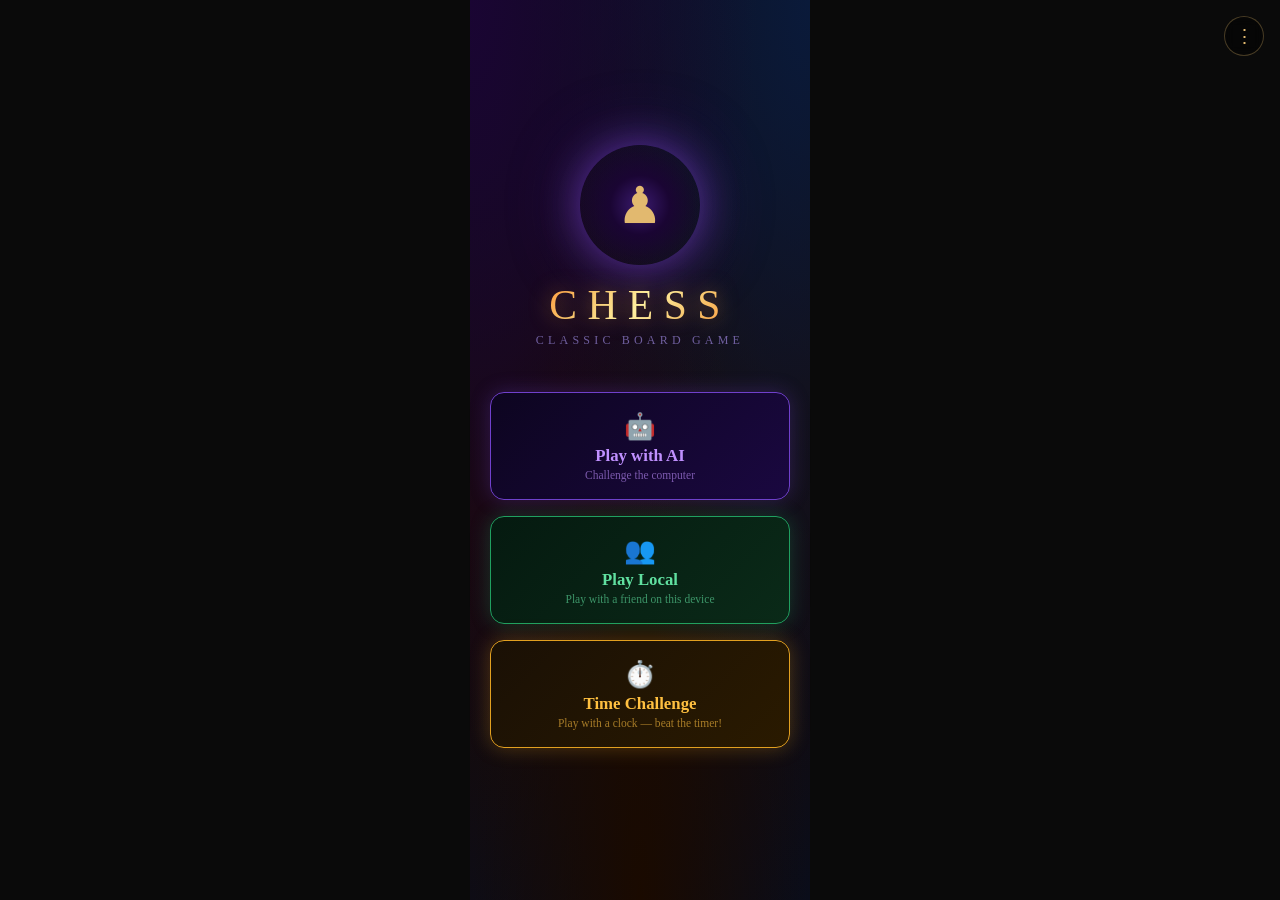
==== index.html @ b5a748d2 "Rename index (5).html to index.html" ====
<script>
  if ('serviceWorker' in navigator) {
    navigator.serviceWorker.register('./sw.js');
  }
</script><!DOCTYPE html>
<html lang="en">
<head<link rel="manifest" href="manifest.json">
<meta name="theme-color" content="#e2b96f">
  <meta charset="UTF-8">
  <title>Chess</title>
  <link rel="manifest" href="manifest.json">
  <meta name="theme-color" content="#e2b96f">
  <style>
    * { box-sizing: border-box; margin: 0; padding: 0; }

    body {
      display: flex; flex-direction: column; justify-content: center; align-items: center;
      min-height: 100vh; background: #0a0a0a; font-family: Georgia, serif; color: #e2b96f;
      transition: background 0.3s, color 0.3s;
    }
    body.light-mode { background: #f0ece0; color: #2a1a05; }

    .screen { display: none; flex-direction: column; align-items: center; width: 100%; padding: 20px; min-height: 100vh; }
    .screen.active { display: flex; }

    /* ── DOTS ── */
    .dots-btn {
      position: fixed; top: 16px; right: 16px;
      background: rgba(0,0,0,0.4); border: 1px solid rgba(226,185,111,0.3);
      border-radius: 50%; width: 40px; height: 40px; font-size: 1.2rem;
      color: #e2b96f; cursor: pointer; z-index: 200;
      display: flex; align-items: center; justify-content: center;
      backdrop-filter: blur(6px);
    }
    body.light-mode .dots-btn { background: rgba(255,255,255,0.7); color: #5a3a10; }

    .dots-dropdown {
      position: fixed; top: 62px; right: 16px; background: #1a1008;
      border: 1px solid rgba(226,185,111,0.3); border-radius: 12px; width: 220px;
      z-index: 199; overflow: hidden; display: none; box-shadow: 0 8px 30px rgba(0,0,0,0.7);
    }
    body.light-mode .dots-dropdown { background: #fff8ee; }
    .dots-dropdown.open { display: block; }
    .dots-item {
      padding: 14px 18px; cursor: pointer; font-size: 0.9rem; color: #e2b96f;
      border-bottom: 1px solid rgba(226,185,111,0.1);
      display: flex; align-items: center; gap: 10px; transition: background 0.15s;
    }
    body.light-mode .dots-item { color: #5a3a10; }
    .dots-item:hover { background: rgba(226,185,111,0.1); }
    .dots-item:last-child { border-bottom: none; }

    /* ── PANELS ── */
    .panel-overlay {
      display: none; position: fixed; inset: 0; background: rgba(0,0,0,0.7);
      z-index: 300; align-items: flex-end; justify-content: center;
    }
    .panel-overlay.open { display: flex; }
    .panel-box {
      background: #12090a; border: 1px solid rgba(226,185,111,0.25);
      border-radius: 20px 20px 0 0; width: 100%; max-width: 480px;
      padding: 24px 20px 36px; max-height: 85vh; overflow-y: auto;
    }
    body.light-mode .panel-box { background: #fff8ee; }
    .panel-title { font-size: 1.2rem; color: #e2b96f; letter-spacing: 0.1em; margin-bottom: 6px; }
    body.light-mode .panel-title { color: #5a3a10; }
    .panel-sub { font-size: 0.75rem; color: #6a5030; margin-bottom: 20px; }
    .panel-close {
      background: none; border: 1px solid rgba(226,185,111,0.3); color: #e2b96f;
      border-radius: 6px; padding: 6px 14px; font-family: Georgia, serif;
      font-size: 0.8rem; cursor: pointer; margin-top: 16px; display: block; width: 100%;
    }
    body.light-mode .panel-close { color: #5a3a10; }

    /* ── PROMO POPUP ── */
    .promo-overlay {
      display: none; position: fixed; inset: 0; background: rgba(0,0,0,0.8);
      z-index: 500; align-items: center; justify-content: center;
    }
    .promo-overlay.open { display: flex; }
    .promo-box {
      background: #1a1008; border: 2px solid #e2b96f; border-radius: 16px;
      padding: 24px 20px; text-align: center; width: 280px;
      box-shadow: 0 0 40px rgba(226,185,111,0.3);
    }
    body.light-mode .promo-box { background: #fff8ee; }
    .promo-title { font-size: 1rem; color: #e2b96f; letter-spacing: 0.1em; margin-bottom: 4px; }
    body.light-mode .promo-title { color: #5a3a10; }
    .promo-sub { font-size: 0.72rem; color: #6a5030; margin-bottom: 18px; }
    .promo-grid { display: grid; grid-template-columns: repeat(2,1fr); gap: 10px; }
    .promo-btn {
      background: rgba(226,185,111,0.07); border: 1.5px solid rgba(226,185,111,0.3);
      border-radius: 12px; padding: 14px 8px; cursor: pointer; transition: all 0.18s;
      display: flex; flex-direction: column; align-items: center; gap: 6px;
    }
    .promo-btn:hover { background: rgba(226,185,111,0.18); border-color: #e2b96f; transform: scale(1.05); }
    .promo-piece { font-size: 2.2rem; display: block; }
    .promo-piece.pw { color: #fff; -webkit-text-stroke: 1.5px #333; text-shadow: 1px 3px 3px rgba(0,0,0,0.6); }
    .promo-piece.pb { color: #1a1a1a; -webkit-text-stroke: 1px #888; text-shadow: 1px 3px 3px rgba(0,0,0,0.8); }
    .promo-label { font-size: 0.72rem; color: #c0a060; font-family: Georgia, serif; }

    /* ── BOARD THEMES ── */
    .board-theme-grid { display: grid; grid-template-columns: repeat(2,1fr); gap: 12px; margin-bottom: 8px; }
    .theme-card { border-radius: 10px; border: 2px solid transparent; cursor: pointer; overflow: hidden; transition: all 0.2s; }
    .theme-card.active-theme { border-color: #e2b96f; }
    .theme-card:hover { transform: scale(1.03); }
    .theme-preview { display: grid; grid-template-columns: repeat(4,1fr); grid-template-rows: repeat(4,1fr); height: 80px; }
    .theme-preview div { width: 100%; height: 100%; }
    .theme-name { text-align: center; font-size: 0.72rem; padding: 6px 4px; color: #c0a060; }
    .t-classic-l{background:#f0d9b5}.t-classic-d{background:#b58863}
    .t-midnight-l{background:#dee3e6}.t-midnight-d{background:#4a708a}
    .t-forest-l{background:#d6e8c8}.t-forest-d{background:#5a8a4a}
    .t-ruby-l{background:#f0d0d0}.t-ruby-d{background:#a04040}
    .t-purple-l{background:#e0d0f0}.t-purple-d{background:#7050a0}
    .t-gold-l{background:#f5e8b0}.t-gold-d{background:#c09020}

    /* ── SETTINGS ── */
    .setting-row { display: flex; align-items: center; justify-content: space-between; padding: 14px 0; border-bottom: 1px solid rgba(226,185,111,0.1); }
    .setting-label { font-size: 0.9rem; color: #c0a060; }
    body.light-mode .setting-label { color: #5a3a10; }
    .setting-desc { font-size: 0.72rem; color: #6a5030; margin-top: 2px; }
    .toggle { width: 48px; height: 26px; background: #333; border-radius: 13px; position: relative; cursor: pointer; transition: background 0.2s; flex-shrink: 0; }
    .toggle.on { background: #e2b96f; }
    .toggle::after { content: ''; position: absolute; width: 20px; height: 20px; background: #fff; border-radius: 50%; top: 3px; left: 3px; transition: left 0.2s; }
    .toggle.on::after { left: 25px; }

    /* ── DEVELOPER ── */
    .dev-logo { font-size: 3rem; text-align: center; margin: 10px 0 16px; }
    .dev-name { font-size: 1.1rem; color: #e2b96f; text-align: center; margin-bottom: 6px; letter-spacing: 0.05em; }
    body.light-mode .dev-name { color: #5a3a10; }
    .dev-company { font-size: 0.8rem; color: #6a5030; text-align: center; margin-bottom: 20px; }
    .dev-divider { border: none; border-top: 1px solid rgba(226,185,111,0.2); margin: 16px 0; }
    .dev-thanks { text-align: center; font-size: 0.82rem; color: #8a7050; line-height: 1.6; }
    .dev-version { text-align: center; font-size: 0.7rem; color: #4a3a20; margin-top: 12px; }

    /* ── LEARN ── */
    .learn-tabs { display: flex; gap: 8px; margin-bottom: 16px; }
    .learn-tab { flex: 1; padding: 8px; border: 1px solid rgba(226,185,111,0.3); border-radius: 8px; background: none; color: #6a5030; font-family: Georgia, serif; font-size: 0.78rem; cursor: pointer; transition: all 0.2s; }
    .learn-tab.active { background: rgba(226,185,111,0.15); color: #e2b96f; border-color: #e2b96f; }
    .learn-section { display: none; }
    .learn-section.active { display: block; }
    .piece-guide-grid { display: grid; grid-template-columns: repeat(2,1fr); gap: 10px; }
    .piece-card { background: rgba(226,185,111,0.05); border: 1px solid rgba(226,185,111,0.15); border-radius: 10px; padding: 12px; cursor: pointer; transition: all 0.2s; }
    .piece-card:hover { background: rgba(226,185,111,0.12); }
    .piece-card-symbol { font-size: 2rem; display: block; margin-bottom: 4px; }
    .piece-card-name { font-size: 0.85rem; color: #e2b96f; font-weight: bold; }
    .piece-card-move { font-size: 0.7rem; color: #6a5030; margin-top: 2px; }
    .piece-detail { display: none; background: rgba(226,185,111,0.05); border: 1px solid rgba(226,185,111,0.2); border-radius: 10px; padding: 14px; margin-top: 10px; }
    .piece-detail.open { display: block; }
    .piece-detail h3 { color: #e2b96f; font-size: 0.95rem; margin-bottom: 8px; }
    .piece-detail p { font-size: 0.78rem; color: #8a7050; line-height: 1.6; }
    .ai-chat-box { background: rgba(0,0,0,0.3); border: 1px solid rgba(226,185,111,0.15); border-radius: 10px; padding: 12px; margin-bottom: 12px; min-height: 80px; font-size: 0.82rem; color: #c0a060; line-height: 1.6; }
    .ai-suggestions { display: flex; flex-wrap: wrap; gap: 8px; margin-bottom: 10px; }
    .ai-suggest-btn { background: rgba(226,185,111,0.08); border: 1px solid rgba(226,185,111,0.25); color: #c0a060; border-radius: 20px; padding: 6px 12px; font-size: 0.72rem; font-family: Georgia, serif; cursor: pointer; }
    .ai-suggest-btn:hover { background: rgba(226,185,111,0.2); color: #e2b96f; }

    /* ── MENU ── */
    #menuScreen {
      background: radial-gradient(ellipse at top left,#1a0533 0%,transparent 60%),
                  radial-gradient(ellipse at top right,#0a1a3a 0%,transparent 60%),
                  radial-gradient(ellipse at bottom,#1a0a00 0%,transparent 70%),
                  linear-gradient(160deg,#0d0d1a,#1a0a05,#0a0d1a);
      justify-content: center;
    }
    body.light-mode #menuScreen { background: linear-gradient(160deg,#f5efe0,#ede0c8,#f0e8d0); }

    .menu-glow-ring {
      width: 120px; height: 120px; border-radius: 50%;
      background: radial-gradient(circle,#3a1a6e,#1a0533,transparent 70%);
      box-shadow: 0 0 40px rgba(150,80,255,0.5),0 0 80px rgba(100,50,200,0.3);
      display: flex; align-items: center; justify-content: center;
      font-size: 3.2rem; margin-bottom: 16px;
      animation: pulse 3s ease-in-out infinite;
    }
    @keyframes pulse {
      0%,100%{box-shadow:0 0 40px rgba(150,80,255,0.5),0 0 80px rgba(100,50,200,0.3);}
      50%{box-shadow:0 0 60px rgba(150,80,255,0.8),0 0 120px rgba(100,50,200,0.5);}
    }
    .menu-title {
      font-size: 2.6rem; letter-spacing: 0.25em;
      background: linear-gradient(135deg,#ff9a3c,#f7c56c,#fff0a0,#f7c56c,#ff9a3c);
      -webkit-background-clip: text; -webkit-text-fill-color: transparent; background-clip: text;
      filter: drop-shadow(0 0 10px rgba(255,180,60,0.5)); margin-bottom: 4px;
    }
    .menu-sub { font-size: 0.75rem; letter-spacing: 0.35em; color: #7060a0; margin-bottom: 36px; }

    .menu-btn {
      width: 300px; padding: 18px 24px; margin: 8px 0;
      border-radius: 14px; border: 1px solid; font-family: Georgia, serif;
      font-size: 1rem; cursor: pointer; transition: all 0.25s; text-align: center;
    }
    .menu-btn:hover { transform: translateY(-3px); }
    .btn-ai    { background: linear-gradient(135deg,#0d0520,#1a0840); border-color: #7040cc; color: #c090ff; box-shadow: 0 0 20px rgba(112,64,204,0.3); }
    .btn-ai:hover { box-shadow: 0 0 35px rgba(112,64,204,0.6); border-color: #c090ff; }
    .btn-local { background: linear-gradient(135deg,#051a10,#0a2a18); border-color: #20a060; color: #60e0a0; box-shadow: 0 0 20px rgba(32,160,96,0.3); }
    .btn-local:hover { box-shadow: 0 0 35px rgba(32,160,96,0.6); border-color: #60e0a0; }
    .btn-time  { background: linear-gradient(135deg,#1a1005,#2a1a00); border-color: #e2a020; color: #ffc040; box-shadow: 0 0 20px rgba(226,160,32,0.3); }
    .btn-time:hover { box-shadow: 0 0 35px rgba(226,160,32,0.6); border-color: #ffc040; }

    .btn-icon  { font-size: 1.6rem; display: block; margin-bottom: 4px; }
    .btn-label { display: block; font-size: 1.05rem; font-weight: bold; margin-bottom: 3px; }
    .btn-sub   { font-size: 0.72rem; opacity: 0.6; display: block; }

    /* ── TIME CHALLENGE SCREEN ── */
    #timeScreen {
      background: radial-gradient(ellipse at top,#1a1000,#0a0a0a);
      justify-content: center;
    }
    body.light-mode #timeScreen { background: linear-gradient(160deg,#f5efe0,#ede0c8); }

    .time-title {
      font-size: 1.6rem; letter-spacing: 0.1em;
      background: linear-gradient(135deg,#ffc040,#e2a020);
      -webkit-background-clip: text; -webkit-text-fill-color: transparent; background-clip: text;
      margin-bottom: 6px;
    }
    .time-sub { font-size: 0.8rem; color: #8a6020; margin-bottom: 28px; }

    .preset-grid { display: grid; grid-template-columns: repeat(2,1fr); gap: 10px; width: 300px; margin-bottom: 24px; }
    .preset-btn {
      padding: 16px 8px; border-radius: 12px; border: 1.5px solid #e2a020;
      background: linear-gradient(135deg,#1a1005,#2a1a00);
      color: #ffc040; font-family: Georgia, serif; cursor: pointer;
      transition: all 0.2s; text-align: center;
    }
    body.light-mode .preset-btn { background: linear-gradient(135deg,#f0e8d0,#e8dcc0); }
    .preset-btn:hover { transform: scale(1.04); box-shadow: 0 0 15px rgba(226,160,32,0.4); }
    .preset-btn.selected-preset { background: linear-gradient(135deg,#3a2800,#4a3400); border-color: #ffc040; box-shadow: 0 0 15px rgba(255,192,64,0.4); }
    .preset-time { font-size: 1.4rem; font-weight: bold; display: block; }
    .preset-name { font-size: 0.72rem; opacity: 0.7; display: block; margin-top: 3px; }

    .custom-time-row {
      display: flex; align-items: center; gap: 10px;
      margin-bottom: 24px; width: 300px;
    }
    .custom-time-label { font-size: 0.85rem; color: #c0a060; white-space: nowrap; }
    .custom-time-input {
      flex: 1; padding: 10px; border-radius: 8px;
      border: 1px solid rgba(226,160,32,0.4);
      background: rgba(0,0,0,0.3); color: #ffc040;
      font-family: Georgia, serif; font-size: 1rem; text-align: center;
    }
    body.light-mode .custom-time-input { background: rgba(255,255,255,0.5); color: #5a3a10; }
    .custom-unit { font-size: 0.8rem; color: #8a6020; }

    .start-time-btn {
      width: 300px; padding: 16px; border-radius: 12px;
      border: 2px solid #e2a020;
      background: linear-gradient(135deg,#3a2000,#4a2800);
      color: #ffc040; font-family: Georgia, serif; font-size: 1.1rem;
      cursor: pointer; transition: all 0.2s; letter-spacing: 0.05em;
    }
    .start-time-btn:hover { box-shadow: 0 0 25px rgba(255,192,64,0.5); transform: translateY(-2px); }

    /* ── DIFFICULTY ── */
    #diffScreen { background: radial-gradient(ellipse at top,#0d0520,#0a0a0a); justify-content: center; }
    body.light-mode #diffScreen { background: linear-gradient(160deg,#f5efe0,#ede0c8); }
    .back-btn { align-self: flex-start; background: none; border: none; color: #6050a0; font-family: Georgia, serif; font-size: 0.9rem; cursor: pointer; margin-bottom: 24px; }
    .back-btn:hover { color: #c090ff; }
    .diff-title { font-size: 1.5rem; letter-spacing: 0.1em; background: linear-gradient(135deg,#c090ff,#8050e0); -webkit-background-clip: text; -webkit-text-fill-color: transparent; background-clip: text; margin-bottom: 6px; }
    .diff-sub { font-size: 0.8rem; color: #6050a0; margin-bottom: 28px; }
    .diff-btn { width: 300px; padding: 14px 18px; margin: 7px 0; border-radius: 12px; border: 1.5px solid; background: linear-gradient(135deg,#0d0d0d,#1a1a1a); font-family: Georgia, serif; cursor: pointer; transition: all 0.2s; display: flex; align-items: center; gap: 14px; }
    body.light-mode .diff-btn { background: linear-gradient(135deg,#f0e8d0,#e8dcc0); }
    .diff-btn:hover { transform: translateY(-2px); filter: brightness(1.2); }
    .diff-btn.easy{border-color:#4caf50}.diff-btn.easy .diff-label{color:#4caf50}
    .diff-btn.medium{border-color:#2196f3}.diff-btn.medium .diff-label{color:#2196f3}
    .diff-btn.hard{border-color:#ff9800}.diff-btn.hard .diff-label{color:#ff9800}
    .diff-btn.expert{border-color:#e53935}.diff-btn.expert .diff-label{color:#e53935}
    .diff-icon { font-size: 1.6rem; }
    .diff-info { display: flex; flex-direction: column; text-align: left; }
    .diff-label { font-size: 0.95rem; font-weight: bold; }
    .diff-desc { font-size: 0.7rem; color: #aaa; margin-top: 3px; }

    /* ── GAME ── */
    #gameScreen { background: radial-gradient(ellipse at top,#2c1810,#0a0a0a); justify-content: center; }
    body.light-mode #gameScreen { background: linear-gradient(160deg,#f5efe0,#ede0c8); }

    .game-header { display: flex; align-items: center; gap: 10px; margin-bottom: 10px; width: 100%; max-width: 360px; }
    .game-back { background: none; border: none; color: #6a5a3a; font-size: 1.1rem; cursor: pointer; }
    .game-back:hover { color: #e2b96f; }
    .turn-indicator { color: #e2b96f; font-size: 14px; letter-spacing: 0.08em; }
    body.light-mode .turn-indicator { color: #5a3a10; }
    .game-mode-label { font-size: 0.72rem; color: #6a5a3a; letter-spacing: 0.1em; }

    /* ── CLOCKS ── */
    .clocks-row {
      display: none; justify-content: space-between; align-items: center;
      width: 320px; margin-bottom: 8px; gap: 8px;
    }
    .clocks-row.visible { display: flex; }

    .clock-box {
      flex: 1; padding: 10px 8px; border-radius: 10px;
      border: 2px solid rgba(226,185,111,0.2);
      background: rgba(0,0,0,0.4); text-align: center;
      transition: all 0.3s;
    }
    .clock-box.active-clock {
      border-color: #e2b96f;
      background: rgba(226,185,111,0.1);
      box-shadow: 0 0 12px rgba(226,185,111,0.3);
    }
    .clock-box.low-time {
      border-color: #e53935 !important;
      background: rgba(229,57,53,0.15) !important;
      box-shadow: 0 0 12px rgba(229,57,53,0.4) !important;
      animation: flashRed 0.8s ease-in-out infinite;
    }
    @keyframes flashRed { 0%,100%{opacity:1;} 50%{opacity:0.6;} }

    .clock-player { font-size: 0.65rem; color: #8a7050; letter-spacing: 0.1em; margin-bottom: 4px; }
    .clock-time { font-size: 1.3rem; font-family: 'Courier New', monospace; color: #e2b96f; font-weight: bold; }
    body.light-mode .clock-time { color: #5a3a10; }
    .clock-box.low-time .clock-time { color: #e53935; }

    .board-wrapper { display: flex; align-items: center; gap: 6px; }
    .rank-labels { display: flex; flex-direction: column; justify-content: space-around; height: 320px; color: #a08060; font-size: 12px; text-align: center; width: 14px; }
    .board-column { display: flex; flex-direction: column; }
    .board-frame { border: 6px solid #5c3a1e; border-bottom: 14px solid #3a2010; border-radius: 4px; box-shadow: 0 16px 40px rgba(0,0,0,0.9),0 4px 0 #1a0f08,inset 0 1px 0 rgba(255,255,255,0.1); position: relative; }
    .board-frame::after { content:''; position:absolute; left:-6px; right:-6px; bottom:-20px; height:14px; background:linear-gradient(to bottom,#2a1508,#1a0f08); border-radius:0 0 6px 6px; z-index:-1; }

    #board { display: grid; grid-template-columns: repeat(8,40px); grid-template-rows: repeat(8,40px); }
    .square { width:40px; height:40px; display:flex; align-items:center; justify-content:center; font-size:26px; cursor:pointer; line-height:1; position:relative; transition:filter 0.1s; }
    .square:hover { filter: brightness(1.12); }

    :root { --sq-light:#f0d9b5; --sq-light2:#e8cc9f; --sq-dark:#b58863; --sq-dark2:#9a7050; }
    .light { background: linear-gradient(135deg,var(--sq-light),var(--sq-light2),var(--sq-light)); }
    .dark  { background: linear-gradient(135deg,var(--sq-dark),var(--sq-dark2),var(--sq-dark)); }
    .selected        { background: linear-gradient(135deg,#7fc97f,#5aaa5a) !important; }
    .last-move-light { background: linear-gradient(135deg,#f6f669,#e0e040) !important; }
    .last-move-dark  { background: linear-gradient(135deg,#baca2b,#a0aa10) !important; }
    .in-check        { background: #e53935 !important; }
    .valid-move::after { content:''; position:absolute; width:14px; height:14px; border-radius:50%; background:radial-gradient(circle,#4fc3f7,#0288d1); box-shadow:0 0 6px rgba(79,195,247,0.7); pointer-events:none; }
    .valid-capture::after { content:''; position:absolute; inset:0; border:4px solid #0288d1; box-shadow:inset 0 0 6px rgba(79,195,247,0.5); pointer-events:none; }

    .piece-w { display:block; color:#fff; -webkit-text-stroke:1.5px #333; text-shadow:1px 3px 3px rgba(0,0,0,0.6),0 0 1px #000; pointer-events:none; }
    .piece-b { display:block; color:#1a1a1a; -webkit-text-stroke:1px #888; text-shadow:1px 3px 3px rgba(0,0,0,0.8),0 1px 0 rgba(255,255,255,0.15); pointer-events:none; }

    .file-labels { display:flex; justify-content:space-around; color:#a08060; font-size:12px; margin-top:8px; width:320px; }

    /* ── GAME CONTROLS ── */
    .game-controls {
      display: flex; gap: 8px; margin-top: 12px; width: 320px;
    }
    .ctrl-btn {
      flex: 1; padding: 10px 6px; border-radius: 10px;
      border: 1px solid rgba(226,185,111,0.3);
      background: rgba(226,185,111,0.06);
      color: #c0a060; font-family: Georgia, serif; font-size: 0.78rem;
      cursor: pointer; transition: all 0.2s;
      display: flex; flex-direction: column; align-items: center; gap: 3px;
    }
    body.light-mode .ctrl-btn { color: #5a3a10; border-color: rgba(90,58,16,0.3); }
    .ctrl-btn:hover { background: rgba(226,185,111,0.15); border-color: #e2b96f; }
    .ctrl-btn:disabled { opacity: 0.3; cursor: not-allowed; }
    .ctrl-btn span:first-child { font-size: 1.1rem; }

    .thinking { font-size: 0.78rem; color: #8a6a3a; margin-top: 8px; min-height: 16px; }
    .game-over-banner { display:none; margin-top:14px; padding:14px 28px; border:2px solid #e2b96f; border-radius:10px; background:rgba(0,0,0,0.7); text-align:center; font-size:1rem; color:#e2b96f; }
    .game-over-banner button { margin-top:10px; padding:8px 20px; background:none; border:1px solid #e2b96f; color:#e2b96f; font-family:Georgia,serif; font-size:0.85rem; cursor:pointer; border-radius:4px; }
    .game-over-banner button:hover { background:#e2b96f; color:#0a0a0a; }
  </style>
</head>
<body>

<button class="dots-btn" onclick="toggleDots()">⋮</button>
<div class="dots-dropdown" id="dotsMenu">
  <div class="dots-item" onclick="openPanel('boardPanel')">🎨 Choose Board</div>
  <div class="dots-item" onclick="openPanel('settingsPanel')">⚙️ Settings</div>
  <div class="dots-item" onclick="openPanel('learnPanel')">📚 Learn Chess</div>
  <div class="dots-item" onclick="openPanel('devPanel')">👨‍💻 Developer</div>
</div>

<!-- PROMO POPUP -->
<div class="promo-overlay" id="promoOverlay">
  <div class="promo-box">
    <div class="promo-title">👑 Pawn Promotion</div>
    <div class="promo-sub">Choose a piece to promote to</div>
    <div class="promo-grid" id="promoGrid"></div>
  </div>
</div>

<!-- BOARD PANEL -->
<div class="panel-overlay" id="boardPanel">
  <div class="panel-box">
    <div class="panel-title">🎨 Choose Board</div>
    <div class="panel-sub">Select your board style</div>
    <div class="board-theme-grid">
      <div class="theme-card active-theme" id="theme-classic" onclick="applyTheme('classic')"><div class="theme-preview"><div class="t-classic-l"></div><div class="t-classic-d"></div><div class="t-classic-l"></div><div class="t-classic-d"></div><div class="t-classic-d"></div><div class="t-classic-l"></div><div class="t-classic-d"></div><div class="t-classic-l"></div><div class="t-classic-l"></div><div class="t-classic-d"></div><div class="t-classic-l"></div><div class="t-classic-d"></div><div class="t-classic-d"></div><div class="t-classic-l"></div><div class="t-classic-d"></div><div class="t-classic-l"></div></div><div class="theme-name">Classic Wood</div></div>
      <div class="theme-card" id="theme-midnight" onclick="applyTheme('midnight')"><div class="theme-preview"><div class="t-midnight-l"></div><div class="t-midnight-d"></div><div class="t-midnight-l"></div><div class="t-midnight-d"></div><div class="t-midnight-d"></div><div class="t-midnight-l"></div><div class="t-midnight-d"></div><div class="t-midnight-l"></div><div class="t-midnight-l"></div><div class="t-midnight-d"></div><div class="t-midnight-l"></div><div class="t-midnight-d"></div><div class="t-midnight-d"></div><div class="t-midnight-l"></div><div class="t-midnight-d"></div><div class="t-midnight-l"></div></div><div class="theme-name">Midnight Blue</div></div>
      <div class="theme-card" id="theme-forest" onclick="applyTheme('forest')"><div class="theme-preview"><div class="t-forest-l"></div><div class="t-forest-d"></div><div class="t-forest-l"></div><div class="t-forest-d"></div><div class="t-forest-d"></div><div class="t-forest-l"></div><div class="t-forest-d"></div><div class="t-forest-l"></div><div class="t-forest-l"></div><div class="t-forest-d"></div><div class="t-forest-l"></div><div class="t-forest-d"></div><div class="t-forest-d"></div><div class="t-forest-l"></div><div class="t-forest-d"></div><div class="t-forest-l"></div></div><div class="theme-name">Forest Green</div></div>
      <div class="theme-card" id="theme-ruby" onclick="applyTheme('ruby')"><div class="theme-preview"><div class="t-ruby-l"></div><div class="t-ruby-d"></div><div class="t-ruby-l"></div><div class="t-ruby-d"></div><div class="t-ruby-d"></div><div class="t-ruby-l"></div><div class="t-ruby-d"></div><div class="t-ruby-l"></div><div class="t-ruby-l"></div><div class="t-ruby-d"></div><div class="t-ruby-l"></div><div class="t-ruby-d"></div><div class="t-ruby-d"></div><div class="t-ruby-l"></div><div class="t-ruby-d"></div><div class="t-ruby-l"></div></div><div class="theme-name">Ruby Red</div></div>
      <div class="theme-card" id="theme-purple" onclick="applyTheme('purple')"><div class="theme-preview"><div class="t-purple-l"></div><div class="t-purple-d"></div><div class="t-purple-l"></div><div class="t-purple-d"></div><div class="t-purple-d"></div><div class="t-purple-l"></div><div class="t-purple-d"></div><div class="t-purple-l"></div><div class="t-purple-l"></div><div class="t-purple-d"></div><div class="t-purple-l"></div><div class="t-purple-d"></div><div class="t-purple-d"></div><div class="t-purple-l"></div><div class="t-purple-d"></div><div class="t-purple-l"></div></div><div class="theme-name">Royal Purple</div></div>
      <div class="theme-card" id="theme-gold" onclick="applyTheme('gold')"><div class="theme-preview"><div class="t-gold-l"></div><div class="t-gold-d"></div><div class="t-gold-l"></div><div class="t-gold-d"></div><div class="t-gold-d"></div><div class="t-gold-l"></div><div class="t-gold-d"></div><div class="t-gold-l"></div><div class="t-gold-l"></div><div class="t-gold-d"></div><div class="t-gold-l"></div><div class="t-gold-d"></div><div class="t-gold-d"></div><div class="t-gold-l"></div><div class="t-gold-d"></div><div class="t-gold-l"></div></div><div class="theme-name">Golden Hour</div></div>
    </div>
    <button class="panel-close" onclick="closePanel('boardPanel')">Close</button>
  </div>
</div>

<!-- SETTINGS PANEL -->
<div class="panel-overlay" id="settingsPanel">
  <div class="panel-box">
    <div class="panel-title">⚙️ Settings</div>
    <div class="panel-sub">Customize your experience</div>
    <div class="setting-row"><div><div class="setting-label">🌙 Dark Mode</div><div class="setting-desc">Switch between dark and light theme</div></div><div class="toggle on" id="darkToggle" onclick="toggleDark()"></div></div>
    <div class="setting-row"><div><div class="setting-label">🔊 Sound Effects</div><div class="setting-desc">Play sounds on moves and captures</div></div><div class="toggle on" id="soundToggle" onclick="toggleSound()"></div></div>
    <div class="setting-row"><div><div class="setting-label">💡 Show Hints</div><div class="setting-desc">Highlight valid moves when selecting</div></div><div class="toggle on" id="hintsToggle" onclick="toggleHints()"></div></div>
    <button class="panel-close" onclick="closePanel('settingsPanel')">Close</button>
  </div>
</div>

<!-- DEVELOPER PANEL -->
<div class="panel-overlay" id="devPanel">
  <div class="panel-box">
    <div class="panel-title">👨‍💻 Developer</div>
    <div class="dev-logo">♟️</div>
    <div class="dev-name">Developed by</div>
    <div class="dev-name" style="font-size:1.3rem;">Adonai Call</div>
    <div class="dev-company">&amp; B-MAC Operations</div>
    <hr class="dev-divider">
    <div class="dev-thanks">Special thanks to<br><span style="color:#c090ff;font-size:1rem;">Claude — Anthropic</span><br><br>for powering the intelligence<br>behind this experience.</div>
    <div class="dev-version">Chess App v1.0 · Built with ❤️</div>
    <button class="panel-close" onclick="closePanel('devPanel')">Close</button>
  </div>
</div>

<!-- LEARN PANEL -->
<div class="panel-overlay" id="learnPanel">
  <div class="panel-box">
    <div class="panel-title">📚 Learn Chess</div>
    <div class="panel-sub">Your AI chess tutor</div>
    <div class="learn-tabs">
      <button class="learn-tab active" onclick="switchLearnTab(event,'pieces')">Pieces</button>
      <button class="learn-tab" onclick="switchLearnTab(event,'rules')">Rules</button>
      <button class="learn-tab" onclick="switchLearnTab(event,'tutor')">Ask AI</button>
    </div>
    <div class="learn-section active" id="tab-pieces">
      <div class="piece-guide-grid">
        <div class="piece-card" onclick="togglePieceDetail('king')"><span class="piece-card-symbol">♔</span><div class="piece-card-name">King</div><div class="piece-card-move">1 square any direction</div></div>
        <div class="piece-card" onclick="togglePieceDetail('queen')"><span class="piece-card-symbol">♕</span><div class="piece-card-name">Queen</div><div class="piece-card-move">Any direction, any distance</div></div>
        <div class="piece-card" onclick="togglePieceDetail('rook')"><span class="piece-card-symbol">♖</span><div class="piece-card-name">Rook</div><div class="piece-card-move">Horizontal or vertical</div></div>
        <div class="piece-card" onclick="togglePieceDetail('bishop')"><span class="piece-card-symbol">♗</span><div class="piece-card-name">Bishop</div><div class="piece-card-move">Diagonal only</div></div>
        <div class="piece-card" onclick="togglePieceDetail('knight')"><span class="piece-card-symbol">♘</span><div class="piece-card-name">Knight</div><div class="piece-card-move">L-shape, jumps pieces</div></div>
        <div class="piece-card" onclick="togglePieceDetail('pawn')"><span class="piece-card-symbol">♙</span><div class="piece-card-name">Pawn</div><div class="piece-card-move">Forward 1 (or 2 from start)</div></div>
      </div>
      <div class="piece-detail" id="detail-king"><h3>♔ King</h3><p>The most important piece. Moves one square in any direction. The goal is to checkmate the opponent's King. Keep it safe!</p></div>
      <div class="piece-detail" id="detail-queen"><h3>♕ Queen</h3><p>The most powerful piece. Moves any number of squares in any direction. Losing it early is usually very bad!</p></div>
      <div class="piece-detail" id="detail-rook"><h3>♖ Rook</h3><p>Moves any number of squares horizontally or vertically. Strongest on open files. Connect your Rooks early!</p></div>
      <div class="piece-detail" id="detail-bishop"><h3>♗ Bishop</h3><p>Moves diagonally and stays on its starting color forever. Two Bishops covering both colors are very powerful.</p></div>
      <div class="piece-detail" id="detail-knight"><h3>♘ Knight</h3><p>Moves in an L-shape and can jump over pieces! Strongest in the center of the board.</p></div>
      <div class="piece-detail" id="detail-pawn"><h3>♙ Pawn</h3><p>Moves forward one square (two from start). Captures diagonally. Reaches the other end and promotes — usually to a Queen!</p></div>
    </div>
    <div class="learn-section" id="tab-rules">
      <div class="piece-detail open" style="margin-top:0"><h3>🏁 Objective</h3><p>Checkmate your opponent's King — put it under attack with no escape.</p></div>
      <div class="piece-detail open" style="margin-top:10px"><h3>⚡ Check</h3><p>When a King is under attack it is in check. You must escape immediately — move the King, block, or capture the attacker.</p></div>
      <div class="piece-detail open" style="margin-top:10px"><h3>🤝 Stalemate</h3><p>If a player has no legal moves but the King is NOT in check, the game is a draw.</p></div>
      <div class="piece-detail open" style="margin-top:10px"><h3>👑 Promotion</h3><p>When a pawn reaches the other end it promotes to any piece — usually a Queen!</p></div>
      <div class="piece-detail open" style="margin-top:10px"><h3>♟ En Passant</h3><p>A special pawn capture. If a pawn moves two squares forward beside an enemy pawn, that pawn can capture it — but only immediately on the next move.</p></div>
    </div>
    <div class="learn-section" id="tab-tutor">
      <div class="ai-chat-box" id="tutorChat">👋 Hi! I'm your chess tutor. Ask me anything about chess!</div>
      <div class="ai-suggestions">
        <button class="ai-suggest-btn" onclick="askTutor('What is the best opening for beginners?')">Best opening?</button>
        <button class="ai-suggest-btn" onclick="askTutor('How do I castle?')">How to castle?</button>
        <button class="ai-suggest-btn" onclick="askTutor('What is a fork in chess?')">What is a fork?</button>
        <button class="ai-suggest-btn" onclick="askTutor('How do I checkmate with a Queen and King?')">Queen+King mate?</button>
        <button class="ai-suggest-btn" onclick="askTutor('What are the 3 phases of chess?')">3 phases?</button>
        <button class="ai-suggest-btn" onclick="askTutor('How do I improve at chess?')">How to improve?</button>
      </div>
      <div style="display:flex;gap:8px;">
        <input id="tutorInput" type="text" placeholder="Ask your chess question..."
          style="flex:1;padding:10px;border-radius:8px;border:1px solid rgba(226,185,111,0.3);background:rgba(0,0,0,0.3);color:#e2b96f;font-family:Georgia,serif;font-size:0.82rem;"
          onkeydown="if(event.key==='Enter')sendTutorMsg()">
        <button onclick="sendTutorMsg()" style="padding:10px 14px;border-radius:8px;border:1px solid rgba(226,185,111,0.4);background:rgba(226,185,111,0.1);color:#e2b96f;font-family:Georgia,serif;cursor:pointer;">Send</button>
      </div>
    </div>
    <button class="panel-close" onclick="closePanel('learnPanel')">Close</button>
  </div>
</div>

<!-- MAIN MENU -->
<div class="screen active" id="menuScreen">
  <div class="menu-glow-ring">♟</div>
  <div class="menu-title">CHESS</div>
  <div class="menu-sub">CLASSIC BOARD GAME</div>
  <button class="menu-btn btn-ai" onclick="showDifficulty()">
    <span class="btn-icon">🤖</span><span class="btn-label">Play with AI</span><span class="btn-sub">Challenge the computer</span>
  </button>
  <button class="menu-btn btn-local" onclick="startGame('local',null,0)">
    <span class="btn-icon">👥</span><span class="btn-label">Play Local</span><span class="btn-sub">Play with a friend on this device</span>
  </button>
  <button class="menu-btn btn-time" onclick="showScreen('timeScreen')">
    <span class="btn-icon">⏱️</span><span class="btn-label">Time Challenge</span><span class="btn-sub">Play with a clock — beat the timer!</span>
  </button>
</div>

<!-- TIME CHALLENGE SCREEN -->
<div class="screen" id="timeScreen">
  <button class="back-btn" onclick="showScreen('menuScreen')" style="color:#8a6020;">← Back</button>
  <div class="time-title">⏱️ Time Challenge</div>
  <div class="time-sub">Pick a time control or set your own</div>

  <div class="preset-grid">
    <button class="preset-btn" id="preset-1" onclick="selectPreset(1)">
      <span class="preset-time">1 min</span><span class="preset-name">Bullet</span>
    </button>
    <button class="preset-btn" id="preset-3" onclick="selectPreset(3)">
      <span class="preset-time">3 min</span><span class="preset-name">Blitz</span>
    </button>
    <button class="preset-btn" id="preset-5" onclick="selectPreset(5)">
      <span class="preset-time">5 min</span><span class="preset-name">Blitz</span>
    </button>
    <button class="preset-btn" id="preset-10" onclick="selectPreset(10)">
      <span class="preset-time">10 min</span><span class="preset-name">Rapid</span>
    </button>
    <button class="preset-btn" id="preset-15" onclick="selectPreset(15)">
      <span class="preset-time">15 min</span><span class="preset-name">Rapid</span>
    </button>
    <button class="preset-btn" id="preset-30" onclick="selectPreset(30)">
      <span class="preset-time">30 min</span><span class="preset-name">Classical</span>
    </button>
  </div>

  <div class="custom-time-row">
    <span class="custom-time-label">Custom:</span>
    <input class="custom-time-input" id="customMinutes" type="number" min="1" max="180" placeholder="10" oninput="selectCustom()">
    <span class="custom-unit">minutes</span>
  </div>

  <button class="start-time-btn" onclick="startTimeChallenge()">▶ Start Game</button>
</div>

<!-- DIFFICULTY -->
<div class="screen" id="diffScreen">
  <button class="back-btn" onclick="showScreen('menuScreen')">← Back</button>
  <div class="diff-title">Choose Difficulty</div>
  <div class="diff-sub">How tough do you want your opponent?</div>
  <button class="diff-btn easy"   onclick="startGame('ai','easy',0)">  <span class="diff-icon">🌱</span><span class="diff-info"><span class="diff-label">Easy</span>  <span class="diff-desc">Random moves — great for beginners</span></span></button>
  <button class="diff-btn medium" onclick="startGame('ai','medium',0)"><span class="diff-icon">⚙️</span><span class="diff-info"><span class="diff-label">Medium</span><span class="diff-desc">Captures pieces and avoids blunders</span></span></button>
  <button class="diff-btn hard"   onclick="startGame('ai','hard',0)">  <span class="diff-icon">🔥</span><span class="diff-info"><span class="diff-label">Hard</span>  <span class="diff-desc">Thinks 2 moves ahead using Minimax</span></span></button>
  <button class="diff-btn expert" onclick="startGame('ai','expert',0)"><span class="diff-icon">💀</span><span class="diff-info"><span class="diff-label">Expert</span><span class="diff-desc">Deep search + evaluation — hard to beat</span></span></button>
</div>

<!-- GAME -->
<div class="screen" id="gameScreen">
  <div class="game-header">
    <button class="game-back" onclick="showScreen('menuScreen')">⬅</button>
    <div>
      <div class="turn-indicator" id="turnIndicator">♙ White's Turn</div>
      <div class="game-mode-label" id="modeLabelEl"></div>
    </div>
  </div>

  <!-- Clocks -->
  <div class="clocks-row" id="clocksRow">
    <div class="clock-box" id="clockBlack">
      <div class="clock-player">BLACK ♟</div>
      <div class="clock-time" id="clockBlackTime">10:00</div>
    </div>
    <div style="font-size:1.2rem;color:#6a5030;">⚔</div>
    <div class="clock-box active-clock" id="clockWhite">
      <div class="clock-player">WHITE ♙</div>
      <div class="clock-time" id="clockWhiteTime">10:00</div>
    </div>
  </div>

  <div class="board-wrapper">
    <div class="rank-labels" id="rankLabels"></div>
    <div class="board-column">
      <div class="board-frame"><div id="board"></div></div>
      <div class="file-labels" id="fileLabels"></div>
    </div>
  </div>

  <!-- Controls: Undo + Restart -->
  <div class="game-controls">
    <button class="ctrl-btn" id="undoBtn" onclick="undoMove()">
      <span>↩️</span><span>Undo</span>
    </button>
    <button class="ctrl-btn" onclick="restartGame()">
      <span>🔄</span><span>Restart</span>
    </button>
    <button class="ctrl-btn" onclick="showScreen('menuScreen')">
      <span>🏠</span><span>Menu</span>
    </button>
  </div>

  <div class="thinking" id="thinkingEl"></div>
  <div class="game-over-banner" id="gameOverBanner">
    <div id="gameOverMsg"></div>
    <button onclick="restartGame()">Play Again</button>
    <button onclick="showScreen('menuScreen')" style="margin-left:8px;">Menu</button>
  </div>
</div>

<script>
// ── SETTINGS ─────────────────────────────────────────────────
let darkMode=true, soundOn=true, hintsOn=true;

function showScreen(id) {
  document.querySelectorAll('.screen').forEach(s=>s.classList.remove('active'));
  document.getElementById(id).classList.add('active');
}
function showDifficulty() { showScreen('diffScreen'); }
function toggleDots() { document.getElementById('dotsMenu').classList.toggle('open'); }
document.addEventListener('click',e=>{
  if(!e.target.closest('.dots-btn')&&!e.target.closest('.dots-dropdown'))
    document.getElementById('dotsMenu').classList.remove('open');
});
function openPanel(id)  { document.getElementById('dotsMenu').classList.remove('open'); document.getElementById(id).classList.add('open'); }
function closePanel(id) { document.getElementById(id).classList.remove('open'); }

const themes={
  classic:{l:'#f0d9b5',l2:'#e8cc9f',d:'#b58863',d2:'#9a7050'},
  midnight:{l:'#dee3e6',l2:'#ccd6db',d:'#4a708a',d2:'#3a6070'},
  forest:{l:'#d6e8c8',l2:'#c4dab4',d:'#5a8a4a',d2:'#4a7a3a'},
  ruby:{l:'#f0d0d0',l2:'#e0c0c0',d:'#a04040',d2:'#903030'},
  purple:{l:'#e0d0f0',l2:'#d0c0e0',d:'#7050a0',d2:'#604090'},
  gold:{l:'#f5e8b0',l2:'#e8d890',d:'#c09020',d2:'#a07810'},
};
function applyTheme(name) {
  const t=themes[name],r=document.documentElement;
  r.style.setProperty('--sq-light',t.l); r.style.setProperty('--sq-light2',t.l2);
  r.style.setProperty('--sq-dark',t.d);  r.style.setProperty('--sq-dark2',t.d2);
  document.querySelectorAll('.theme-card').forEach(c=>c.classList.remove('active-theme'));
  document.getElementById('theme-'+name).classList.add('active-theme');
}
function toggleDark()  { darkMode=!darkMode;  document.getElementById('darkToggle').classList.toggle('on',darkMode);  document.body.classList.toggle('light-mode',!darkMode); }
function toggleSound() { soundOn=!soundOn;    document.getElementById('soundToggle').classList.toggle('on',soundOn); }
function toggleHints() { hintsOn=!hintsOn;    document.getElementById('hintsToggle').classList.toggle('on',hintsOn); }

function playSound(type) {
  if(!soundOn) return;
  try {
    const ctx=new(window.AudioContext||window.webkitAudioContext)();
    const o=ctx.createOscillator(),g=ctx.createGain();
    o.connect(g); g.connect(ctx.destination);
    if(type==='move')   {o.frequency.value=440;g.gain.setValueAtTime(0.1,ctx.currentTime);g.gain.exponentialRampToValueAtTime(0.001,ctx.currentTime+0.12);}
    if(type==='capture'){o.frequency.value=280;g.gain.setValueAtTime(0.15,ctx.currentTime);g.gain.exponentialRampToValueAtTime(0.001,ctx.currentTime+0.2);}
    if(type==='check')  {o.frequency.value=600;g.gain.setValueAtTime(0.12,ctx.currentTime);g.gain.exponentialRampToValueAtTime(0.001,ctx.currentTime+0.25);}
    if(type==='timeout'){o.frequency.value=200;g.gain.setValueAtTime(0.2,ctx.currentTime);g.gain.exponentialRampToValueAtTime(0.001,ctx.currentTime+0.5);}
    o.start(); o.stop(ctx.currentTime+0.5);
  } catch(e){}
}

function switchLearnTab(e,name) {
  document.querySelectorAll('.learn-tab').forEach(t=>t.classList.remove('active'));
  document.querySelectorAll('.learn-section').forEach(s=>s.classList.remove('active'));
  e.target.classList.add('active');
  document.getElementById('tab-'+name).classList.add('active');
}
function togglePieceDetail(name) {
  document.querySelectorAll('.piece-detail').forEach(d=>{if(d.id!=='detail-'+name)d.classList.remove('open');});
  document.getElementById('detail-'+name).classList.toggle('open');
}

const tutorAnswers={
  opening:`🌟 <b>Best Beginner Opening:</b><br>Start with 1.e4 — move your King's pawn two squares. This fights for the center and opens lines. Follow with Nf3 and Bc4 — the Italian Game. Simple and solid!`,
  castle:`🏰 <b>How to Castle:</b><br>Neither King nor Rook has moved, no pieces between them, King not in check, King doesn't pass through attacked squares. King moves 2 squares toward Rook; Rook jumps over to the other side.`,
  fork:`⚔️ <b>What is a Fork?</b><br>One piece attacks two enemy pieces at once, forcing your opponent to lose one. Knights are best at forks due to their L-shaped movement!`,
  checkmate:`👑 <b>Queen + King Checkmate:</b><br>Push the enemy King to the edge using your King, then cut off escape squares with your Queen and deliver checkmate. Practice this endgame — it's essential!`,
  phases:`📋 <b>3 Phases of Chess:</b><br><b>Opening:</b> Control center, develop pieces, castle.<br><b>Middlegame:</b> Attack the King, win material, improve pieces.<br><b>Endgame:</b> Activate King, promote pawns, convert advantage.`,
  improve:`📈 <b>How to Improve:</b><br>1. Play regularly and review games<br>2. Solve tactical puzzles daily<br>3. Learn basic endgames<br>4. Study a simple opening<br>5. Learn from your losses!`,
};
function askTutor(q) {
  const chat=document.getElementById('tutorChat');
  chat.innerHTML=`<i style="color:#6a5030">You: ${q}</i><br><br>🤔 Thinking...`;
  setTimeout(()=>{
    const ql=q.toLowerCase();
    let a=`♟️ Great question! Always control the center, keep your King safe, and coordinate your pieces. Keep practicing!`;
    if(ql.includes('open'))   a=tutorAnswers.opening;
    if(ql.includes('castle')) a=tutorAnswers.castle;
    if(ql.includes('fork'))   a=tutorAnswers.fork;
    if(ql.includes('checkmate')||ql.includes('queen')) a=tutorAnswers.checkmate;
    if(ql.includes('phase'))  a=tutorAnswers.phases;
    if(ql.includes('improve'))a=tutorAnswers.improve;
    chat.innerHTML=a;
  },600);
}
function sendTutorMsg() {
  const inp=document.getElementById('tutorInput');
  if(!inp.value.trim()) return;
  askTutor(inp.value.trim()); inp.value='';
}

// ── TIME CHALLENGE ────────────────────────────────────────────
let selectedMinutes=10;

function selectPreset(min) {
  selectedMinutes=min;
  document.querySelectorAll('.preset-btn').forEach(b=>b.classList.remove('selected-preset'));
  document.getElementById('preset-'+min).classList.add('selected-preset');
  document.getElementById('customMinutes').value='';
}
function selectCustom() {
  document.querySelectorAll('.preset-btn').forEach(b=>b.classList.remove('selected-preset'));
  const val=parseInt(document.getElementById('customMinutes').value);
  if(val>0) selectedMinutes=val;
}
function startTimeChallenge() {
  const custom=parseInt(document.getElementById('customMinutes').value);
  if(custom>0) selectedMinutes=custom;
  startGame('local',null,selectedMinutes*60);
}
// Select 10min by default
selectPreset(10);

// ── GAME STATE ────────────────────────────────────────────────
let board, turn, selectedSquare, validMoves, lastMove, squares;
let gameMode, aiDifficulty, gameOver, aiThinking, pendingPromo;
let moveHistory=[]; // stack of {board, turn, lastMove, whiteTime, blackTime}

// Clock state
let whiteTime=0, blackTime=0, clockInterval=null, timedGame=false;

const pieceSymbols={wK:'♔',wQ:'♕',wR:'♖',wB:'♗',wN:'♘',wP:'♙',bK:'♚',bQ:'♛',bR:'♜',bB:'♝',bN:'♞',bP:'♟'};

const INIT_BOARD=()=>[
  ['bR','bN','bB','bQ','bK','bB','bN','bR'],
  ['bP','bP','bP','bP','bP','bP','bP','bP'],
  [null,null,null,null,null,null,null,null],
  [null,null,null,null,null,null,null,null],
  [null,null,null,null,null,null,null,null],
  [null,null,null,null,null,null,null,null],
  ['wP','wP','wP','wP','wP','wP','wP','wP'],
  ['wR','wN','wB','wQ','wK','wB','wN','wR'],
];

function startGame(mode,difficulty,timeSeconds) {
  gameMode=mode; aiDifficulty=difficulty;
  gameOver=false; aiThinking=false; pendingPromo=null;
  board=INIT_BOARD(); turn='w';
  selectedSquare=null; validMoves=[]; lastMove=null;
  moveHistory=[];

  // Clock setup
  stopClock();
  timedGame=timeSeconds>0;
  whiteTime=timeSeconds; blackTime=timeSeconds;

  document.getElementById('clocksRow').classList.toggle('visible',timedGame);
  if(timedGame) { updateClockDisplay(); startClock(); }

  document.getElementById('modeLabelEl').textContent=
    mode==='local'
      ? (timedGame?`LOCAL — ${formatTime(timeSeconds)} EACH`:'LOCAL — 2 PLAYERS')
      : `VS AI — ${difficulty.toUpperCase()}`;

  document.getElementById('gameOverBanner').style.display='none';
  document.getElementById('thinkingEl').textContent='';
  document.getElementById('undoBtn').disabled=false;
  buildBoard();
  showScreen('gameScreen');
}

function restartGame() {
  document.getElementById('gameOverBanner').style.display='none';
  startGame(gameMode, aiDifficulty, timedGame ? (whiteTime>0||blackTime>0 ? Math.max(whiteTime,blackTime) : selectedMinutes*60) : 0);
  // Actually restart with original time
  const origTime = timedGame ? selectedMinutes*60 : 0;
  startGame(gameMode, aiDifficulty, origTime);
}

// ── CLOCK ─────────────────────────────────────────────────────
function startClock() {
  stopClock();
  if(!timedGame||gameOver) return;
  clockInterval=setInterval(()=>{
    if(gameOver||pendingPromo) return;
    if(turn==='w') { whiteTime--; if(whiteTime<=0){whiteTime=0;updateClockDisplay();timeOut('w');return;} }
    else           { blackTime--; if(blackTime<=0){blackTime=0;updateClockDisplay();timeOut('b');return;} }
    updateClockDisplay();
  },1000);
}
function stopClock() { if(clockInterval){clearInterval(clockInterval);clockInterval=null;} }
function timeOut(color) {
  stopClock(); gameOver=true; playSound('timeout');
  document.getElementById('gameOverMsg').textContent=`⏰ Time's up! ${color==='w'?'Black':'White'} wins on time!`;
  document.getElementById('gameOverBanner').style.display='block';
}
function updateClockDisplay() {
  document.getElementById('clockWhiteTime').textContent=formatTime(whiteTime);
  document.getElementById('clockBlackTime').textContent=formatTime(blackTime);
  const wBox=document.getElementById('clockWhite');
  const bBox=document.getElementById('clockBlack');
  wBox.classList.toggle('active-clock',turn==='w');
  bBox.classList.toggle('active-clock',turn==='b');
  wBox.classList.toggle('low-time',whiteTime<=30&&whiteTime>0);
  bBox.classList.toggle('low-time',blackTime<=30&&blackTime>0);
}
function formatTime(s) {
  if(s<=0) return '0:00';
  const m=Math.floor(s/60), sec=s%60;
  return `${m}:${sec.toString().padStart(2,'0')}`;
}

// ── BOARD BUILD ───────────────────────────────────────────────
function buildBoard() {
  const boardEl=document.getElementById('board'),rankEl=document.getElementById('rankLabels'),fileEl=document.getElementById('fileLabels');
  boardEl.innerHTML=''; rankEl.innerHTML=''; fileEl.innerHTML=''; squares=[];
  for(let row=0;row<8;row++){
    squares[row]=[];
    for(let col=0;col<8;col++){
      const sq=document.createElement('div');
      sq.className='square '+((row+col)%2===0?'light':'dark');
      const piece=board[row][col];
      if(piece){const sp=document.createElement('span');sp.className='piece-'+piece[0];sp.textContent=pieceSymbols[piece];sq.appendChild(sp);}
      sq.addEventListener('click',()=>handleClick(row,col));
      boardEl.appendChild(sq); squares[row][col]=sq;
    }
  }
  for(let r=8;r>=1;r--){const d=document.createElement('div');d.textContent=r;rankEl.appendChild(d);}
  for(const f of 'abcdefgh'){const d=document.createElement('div');d.textContent=f;fileEl.appendChild(d);}
}

// ── HELPERS ───────────────────────────────────────────────────
const inBounds=(r,c)=>r>=0&&r<8&&c>=0&&c<8;
const colorOf=p=>p?p[0]:null;
const typeOf=p=>p?p[1]:null;
const opp=t=>t==='w'?'b':'w';

function getMoves(bd,row,col) {
  const piece=bd[row][col],t=colorOf(piece),tp=typeOf(piece),moves=[];
  if(tp==='P'){
    const dir=t==='w'?-1:1,sr=t==='w'?6:1;
    if(inBounds(row+dir,col)&&!bd[row+dir][col]){
      moves.push([row+dir,col]);
      if(row===sr&&!bd[row+2*dir][col])moves.push([row+2*dir,col]);
    }
    for(const dc of[-1,1])
      if(inBounds(row+dir,col+dc)&&colorOf(bd[row+dir][col+dc])===opp(t))moves.push([row+dir,col+dc]);
  }
  else if(tp==='N'){
    for(const[dr,dc]of[[-2,-1],[-2,1],[-1,-2],[-1,2],[1,-2],[1,2],[2,-1],[2,1]]){
      const nr=row+dr,nc=col+dc;
      if(inBounds(nr,nc)&&colorOf(bd[nr][nc])!==t)moves.push([nr,nc]);
    }
  }
  else if(tp==='K'){
    for(let dr=-1;dr<=1;dr++)for(let dc=-1;dc<=1;dc++){
      if(!dr&&!dc)continue;
      const nr=row+dr,nc=col+dc;
      if(inBounds(nr,nc)&&colorOf(bd[nr][nc])!==t)moves.push([nr,nc]);
    }
  }
  else{
    const dirs=tp==='R'?[[1,0],[-1,0],[0,1],[0,-1]]:tp==='B'?[[1,1],[1,-1],[-1,1],[-1,-1]]:[[1,0],[-1,0],[0,1],[0,-1],[1,1],[1,-1],[-1,1],[-1,-1]];
    for(const[dr,dc]of dirs){
      let nr=row+dr,nc=col+dc;
      while(inBounds(nr,nc)){
        if(bd[nr][nc]){if(colorOf(bd[nr][nc])!==t)moves.push([nr,nc]);break;}
        moves.push([nr,nc]);nr+=dr;nc+=dc;
      }
    }
  }
  return moves;
}

function findKing(bd,t){for(let r=0;r<8;r++)for(let c=0;c<8;c++)if(bd[r][c]===t+'K')return[r,c];return null;}
function isAttacked(bd,r,c,byColor){
  for(let row=0;row<8;row++)for(let col=0;col<8;col++){
    if(colorOf(bd[row][col])!==byColor)continue;
    if(getMoves(bd,row,col).some(([mr,mc])=>mr===r&&mc===c))return true;
  }
  return false;
}
function inCheck(bd,t){const k=findKing(bd,t);return k&&isAttacked(bd,k[0],k[1],opp(t));}
function applyMove(bd,fr,fc,tr,tc,promoType=null){
  const nb=bd.map(r=>[...r]);nb[tr][tc]=nb[fr][fc];nb[fr][fc]=null;
  if(promoType)nb[tr][tc]=colorOf(nb[tr][tc])+promoType;
  return nb;
}
function legalMoves(bd,row,col){
  const t=colorOf(bd[row][col]);
  return getMoves(bd,row,col).filter(([nr,nc])=>!inCheck(applyMove(bd,row,col,nr,nc),t));
}
function allLegalMoves(bd,t){
  const moves=[];
  for(let r=0;r<8;r++)for(let c=0;c<8;c++)
    if(colorOf(bd[r][c])===t)for(const m of legalMoves(bd,r,c))moves.push([[r,c],m]);
  return moves;
}

function renderSquare(row,col){
  const sq=squares[row][col],piece=board[row][col];
  sq.className='square '+((row+col)%2===0?'light':'dark');
  sq.innerHTML='';
  if(piece){const sp=document.createElement('span');sp.className='piece-'+piece[0];sp.textContent=pieceSymbols[piece];sq.appendChild(sp);}
}
function updateTurnIndicator(){document.getElementById('turnIndicator').textContent=turn==='w'?"♙ White's Turn":"♟ Black's Turn";}
function highlightCheck(){
  for(let r=0;r<8;r++)for(let c=0;c<8;c++)squares[r][c].classList.remove('in-check');
  if(inCheck(board,turn)){const[kr,kc]=findKing(board,turn);squares[kr][kc].classList.add('in-check');playSound('check');}
}

// ── UNDO ──────────────────────────────────────────────────────
function undoMove() {
  // For AI: undo two moves (AI + player). For local: undo one move.
  const stepsBack = (gameMode==='ai') ? 2 : 1;
  if(moveHistory.length < stepsBack) return;

  stopClock();
  gameOver=false;
  document.getElementById('gameOverBanner').style.display='none';

  for(let i=0;i<stepsBack;i++){
    if(moveHistory.length>0) {
      const prev=moveHistory.pop();
      board=prev.board;
      turn=prev.turn;
      lastMove=prev.lastMove;
      if(timedGame){ whiteTime=prev.whiteTime; blackTime=prev.blackTime; }
    }
  }

  // Rebuild board visually
  buildBoard();
  // Re-apply last move highlight
  if(lastMove){
    const{fr,fc,tr,tc}=lastMove;
    squares[fr][fc].classList.add((fr+fc)%2===0?'last-move-light':'last-move-dark');
    squares[tr][tc].classList.add((tr+tc)%2===0?'last-move-light':'last-move-dark');
  }
  updateTurnIndicator();
  highlightCheck();
  if(timedGame){ updateClockDisplay(); startClock(); }
  document.getElementById('undoBtn').disabled=moveHistory.length===0;
}

// ── PROMOTION ─────────────────────────────────────────────────
function showPromoPopup(fr,fc,tr,tc,color){
  pendingPromo={fr,fc,tr,tc,color};
  stopClock();
  const grid=document.getElementById('promoGrid');
  grid.innerHTML='';
  [{type:'Q',symbol:color==='w'?'♕':'♛',name:'Queen'},
   {type:'R',symbol:color==='w'?'♖':'♜',name:'Rook'},
   {type:'N',symbol:color==='w'?'♘':'♞',name:'Knight'},
   {type:'B',symbol:color==='w'?'♗':'♝',name:'Bishop'}
  ].forEach(({type,symbol,name})=>{
    const btn=document.createElement('button');
    btn.className='promo-btn';
    btn.innerHTML=`<span class="promo-piece p${color}">${symbol}</span><span class="promo-label">${name}</span>`;
    btn.onclick=()=>confirmPromotion(type);
    grid.appendChild(btn);
  });
  document.getElementById('promoOverlay').classList.add('open');
}
function confirmPromotion(type){
  document.getElementById('promoOverlay').classList.remove('open');
  if(!pendingPromo)return;
  const{fr,fc,tr,tc}=pendingPromo; pendingPromo=null;
  finishMove(fr,fc,tr,tc,type);
}

// ── EXECUTE MOVE ──────────────────────────────────────────────
function executeMove(fr,fc,tr,tc){
  const piece=board[fr][fc];
  const isPromo=typeOf(piece)==='P'&&(tr===0||tr===7);

  // Save state for undo BEFORE applying move
  moveHistory.push({
    board: board.map(r=>[...r]),
    turn, lastMove: lastMove?{...lastMove}:null,
    whiteTime, blackTime
  });

  if(isPromo){
    clearLastMoveHighlight();
    board[tr][tc]=board[fr][fc]; board[fr][fc]=null;
    renderSquare(fr,fc); renderSquare(tr,tc);
    showPromoPopup(fr,fc,tr,tc,colorOf(piece));
    return;
  }
  finishMove(fr,fc,tr,tc,null);
}

function clearLastMoveHighlight(){
  if(lastMove){
    const{fr:lfr,fc:lfc,tr:ltr,tc:ltc}=lastMove;
    squares[lfr][lfc].classList.remove('last-move-light','last-move-dark');
    squares[ltr][ltc].classList.remove('last-move-light','last-move-dark');
  }
}

function finishMove(fr,fc,tr,tc,promoType){
  clearLastMoveHighlight();
  const wasCapture=!!board[tr][tc];
  board=applyMove(board,fr,fc,tr,tc,promoType);
  renderSquare(fr,fc); renderSquare(tr,tc);
  squares[fr][fc].classList.add((fr+fc)%2===0?'last-move-light':'last-move-dark');
  squares[tr][tc].classList.add((tr+tc)%2===0?'last-move-light':'last-move-dark');
  lastMove={fr,fc,tr,tc};
  turn=opp(turn);
  updateTurnIndicator();
  if(timedGame){ updateClockDisplay(); startClock(); }
  highlightCheck();
  if(wasCapture)playSound('capture'); else playSound('move');
  checkGameOver();
  document.getElementById('undoBtn').disabled=moveHistory.length===0;
  if(gameMode==='ai'&&turn==='b'&&!gameOver)setTimeout(doAiMove,30);
}

function checkGameOver(){
  const moves=allLegalMoves(board,turn);
  if(moves.length===0){
    gameOver=true; stopClock();
    const msg=inCheck(board,turn)?`Checkmate! ${turn==='w'?'Black':'White'} wins! 🏆`:"Stalemate! It's a draw. 🤝";
    document.getElementById('gameOverMsg').textContent=msg;
    document.getElementById('gameOverBanner').style.display='block';
  }
}

function handleClick(row,col){
  if(gameOver||aiThinking||pendingPromo)return;
  if(gameMode==='ai'&&turn==='b')return;
  const piece=board[row][col],pieceColor=colorOf(piece);
  if(selectedSquare){
    const[sr,sc]=selectedSquare;
    if(sr===row&&sc===col){clearSelection();return;}
    const isValid=validMoves.some(([r,c])=>r===row&&c===col);
    if(isValid){clearSelection();executeMove(sr,sc,row,col);return;}
    if(pieceColor===turn){clearSelection();selectSquare(row,col);return;}
    clearSelection();return;
  }
  if(pieceColor!==turn)return;
  selectSquare(row,col);
}

function selectSquare(row,col){
  squares[row][col].classList.add('selected');
  selectedSquare=[row,col];
  validMoves=legalMoves(board,row,col);
  if(hintsOn)for(const[r,c]of validMoves)squares[r][c].classList.add(board[r][c]?'valid-capture':'valid-move');
}
function clearSelection(){
  if(selectedSquare){const[r,c]=selectedSquare;squares[r][c].classList.remove('selected');selectedSquare=null;}
  for(const[r,c]of validMoves)squares[r][c].classList.remove('valid-move','valid-capture');
  validMoves=[];
}

// ── AI ────────────────────────────────────────────────────────
const PIECE_VALUE={P:100,N:320,B:330,R:500,Q:900,K:20000};
const PST={
  P:[[0,0,0,0,0,0,0,0],[50,50,50,50,50,50,50,50],[10,10,20,30,30,20,10,10],[5,5,10,25,25,10,5,5],[0,0,0,20,20,0,0,0],[5,-5,-10,0,0,-10,-5,5],[5,10,10,-20,-20,10,10,5],[0,0,0,0,0,0,0,0]],
  N:[[-50,-40,-30,-30,-30,-30,-40,-50],[-40,-20,0,0,0,0,-20,-40],[-30,0,10,15,15,10,0,-30],[-30,5,15,20,20,15,5,-30],[-30,0,15,20,20,15,0,-30],[-30,5,10,15,15,10,5,-30],[-40,-20,0,5,5,0,-20,-40],[-50,-40,-30,-30,-30,-30,-40,-50]],
  B:[[-20,-10,-10,-10,-10,-10,-10,-20],[-10,0,0,0,0,0,0,-10],[-10,0,5,10,10,5,0,-10],[-10,5,5,10,10,5,5,-10],[-10,0,10,10,10,10,0,-10],[-10,10,10,10,10,10,10,-10],[-10,5,0,0,0,0,5,-10],[-20,-10,-10,-10,-10,-10,-10,-20]],
  R:[[0,0,0,0,0,0,0,0],[5,10,10,10,10,10,10,5],[-5,0,0,0,0,0,0,-5],[-5,0,0,0,0,0,0,-5],[-5,0,0,0,0,0,0,-5],[-5,0,0,0,0,0,0,-5],[-5,0,0,0,0,0,0,-5],[0,0,0,5,5,0,0,0]],
  Q:[[-20,-10,-10,-5,-5,-10,-10,-20],[-10,0,0,0,0,0,0,-10],[-10,0,5,5,5,5,0,-10],[-5,0,5,5,5,5,0,-5],[0,0,5,5,5,5,0,-5],[-10,5,5,5,5,5,0,-10],[-10,0,5,0,0,0,0,-10],[-20,-10,-10,-5,-5,-10,-10,-20]],
  K:[[-30,-40,-40,-50,-50,-40,-40,-30],[-30,-40,-40,-50,-50,-40,-40,-30],[-30,-40,-40,-50,-50,-40,-40,-30],[-30,-40,-40,-50,-50,-40,-40,-30],[-20,-30,-30,-40,-40,-30,-30,-20],[-10,-20,-20,-20,-20,-20,-20,-10],[20,20,0,0,0,0,20,20],[20,30,10,0,0,10,30,20]]
};
function evaluateBoard(bd){
  let score=0;
  for(let r=0;r<8;r++)for(let c=0;c<8;c++){
    const p=bd[r][c];if(!p)continue;
    const col=colorOf(p),tp=typeOf(p);
    const pst=PST[tp]?(col==='w'?PST[tp][7-r][c]:PST[tp][r][c]):0;
    score+=col==='b'?(PIECE_VALUE[tp]+pst):-(PIECE_VALUE[tp]+pst);
  }
  return score;
}
function minimax(bd,depth,alpha,beta,maximizing){
  const t=maximizing?'b':'w';
  const moves=allLegalMoves(bd,t);
  if(depth===0||moves.length===0){
    if(moves.length===0)return inCheck(bd,t)?(maximizing?-99999:99999):0;
    return evaluateBoard(bd);
  }
  if(maximizing){
    let best=-Infinity;
    for(const[[fr,fc],[tr,tc]]of moves){
      const nb=applyMove(bd,fr,fc,tr,tc);
      if(nb[tr][tc]&&typeOf(nb[tr][tc])==='P'&&(tr===0||tr===7))nb[tr][tc]=colorOf(nb[tr][tc])+'Q';
      best=Math.max(best,minimax(nb,depth-1,alpha,beta,false));
      alpha=Math.max(alpha,best);if(beta<=alpha)break;
    }
    return best;
  }else{
    let best=Infinity;
    for(const[[fr,fc],[tr,tc]]of moves){
      const nb=applyMove(bd,fr,fc,tr,tc);
      if(nb[tr][tc]&&typeOf(nb[tr][tc])==='P'&&(tr===0||tr===7))nb[tr][tc]=colorOf(nb[tr][tc])+'Q';
      best=Math.min(best,minimax(nb,depth-1,alpha,beta,true));
      beta=Math.min(beta,best);if(beta<=alpha)break;
    }
    return best;
  }
}
function doAiMove(){
  if(gameOver)return;
  aiThinking=true;
  document.getElementById('thinkingEl').textContent='🤖 Thinking...';
  setTimeout(()=>{
    const moves=allLegalMoves(board,'b');
    if(!moves.length){aiThinking=false;return;}
    let chosen;
    if(aiDifficulty==='easy'){
      chosen=moves[Math.floor(Math.random()*moves.length)];
    }else if(aiDifficulty==='medium'){
      const caps=moves.filter(([[fr,fc],[tr,tc]])=>board[tr][tc]);
      chosen=caps.length?caps[Math.floor(Math.random()*caps.length)]:moves[Math.floor(Math.random()*moves.length)];
    }else if(aiDifficulty==='hard'){
      let best=-Infinity,bm=[];
      for(const[[fr,fc],[tr,tc]]of moves){
        const nb=applyMove(board,fr,fc,tr,tc);
        if(nb[tr][tc]&&typeOf(nb[tr][tc])==='P'&&(tr===0||tr===7))nb[tr][tc]='bQ';
        const s=minimax(nb,2,-Infinity,Infinity,false);
        if(s>best){best=s;bm=[[[fr,fc],[tr,tc]]];}else if(s===best)bm.push([[fr,fc],[tr,tc]]);
      }
      chosen=bm[Math.floor(Math.random()*bm.length)];
    }else{
      let best=-Infinity,bm=[];
      for(const[[fr,fc],[tr,tc]]of moves){
        const nb=applyMove(board,fr,fc,tr,tc);
        if(nb[tr][tc]&&typeOf(nb[tr][tc])==='P'&&(tr===0||tr===7))nb[tr][tc]='bQ';
        const s=minimax(nb,3,-Infinity,Infinity,false);
        if(s>best){best=s;bm=[[[fr,fc],[tr,tc]]];}else if(s===best)bm.push([[fr,fc],[tr,tc]]);
      }
      chosen=bm[Math.floor(Math.random()*bm.length)];
    }
    const[[fr,fc],[tr,tc]]=chosen;
    aiThinking=false;
    document.getElementById('thinkingEl').textContent='';
    // Save state for undo before AI move
    moveHistory.push({board:board.map(r=>[...r]),turn,lastMove:lastMove?{...lastMove}:null,whiteTime,blackTime});
    finishMove(fr,fc,tr,tc,null);
  },30);
}

if('serviceWorker' in navigator) navigator.serviceWorker.register('./sw.js');
</script>
</body>
</html>
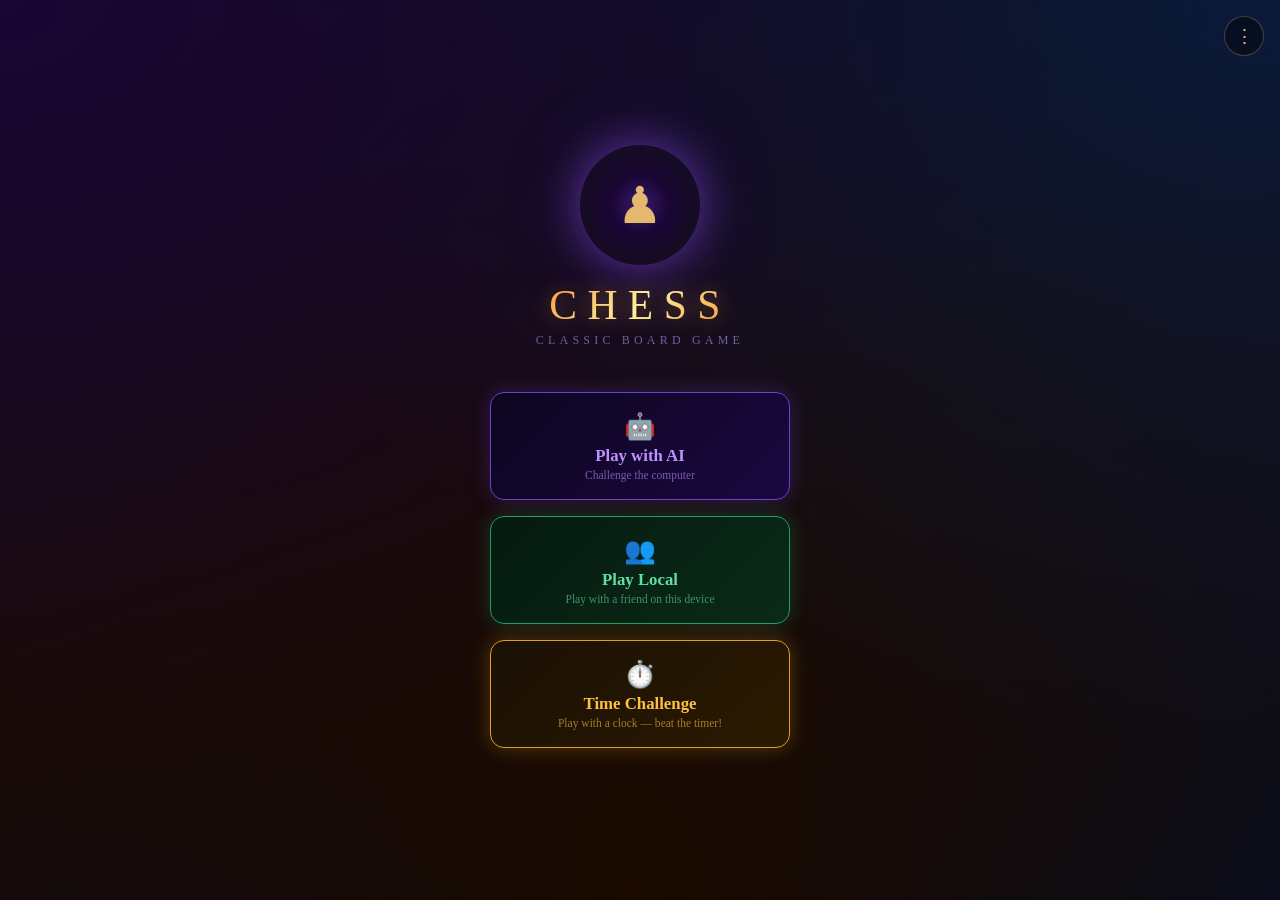
==== commit fc5fb737: "Update print statement from 'Hello' to 'Goodbye'" ====
--- a/index.html
+++ b/index.html
@@ -1,11 +1,6 @@
-<script>
-  if ('serviceWorker' in navigator) {
-    navigator.serviceWorker.register('./sw.js');
-  }
-</script><!DOCTYPE html>
+<!DOCTYPE html>
 <html lang="en">
-<head<link rel="manifest" href="manifest.json">
-<meta name="theme-color" content="#e2b96f">
+<head>
   <meta charset="UTF-8">
   <title>Chess</title>
   <link rel="manifest" href="manifest.json">
@@ -23,7 +18,6 @@
     .screen { display: none; flex-direction: column; align-items: center; width: 100%; padding: 20px; min-height: 100vh; }
     .screen.active { display: flex; }
 
-    /* ── DOTS ── */
     .dots-btn {
       position: fixed; top: 16px; right: 16px;
       background: rgba(0,0,0,0.4); border: 1px solid rgba(226,185,111,0.3);
@@ -50,7 +44,6 @@
     .dots-item:hover { background: rgba(226,185,111,0.1); }
     .dots-item:last-child { border-bottom: none; }
 
-    /* ── PANELS ── */
     .panel-overlay {
       display: none; position: fixed; inset: 0; background: rgba(0,0,0,0.7);
       z-index: 300; align-items: flex-end; justify-content: center;
@@ -72,7 +65,6 @@
     }
     body.light-mode .panel-close { color: #5a3a10; }
 
-    /* ── PROMO POPUP ── */
     .promo-overlay {
       display: none; position: fixed; inset: 0; background: rgba(0,0,0,0.8);
       z-index: 500; align-items: center; justify-content: center;
@@ -99,7 +91,6 @@
     .promo-piece.pb { color: #1a1a1a; -webkit-text-stroke: 1px #888; text-shadow: 1px 3px 3px rgba(0,0,0,0.8); }
     .promo-label { font-size: 0.72rem; color: #c0a060; font-family: Georgia, serif; }
 
-    /* ── BOARD THEMES ── */
     .board-theme-grid { display: grid; grid-template-columns: repeat(2,1fr); gap: 12px; margin-bottom: 8px; }
     .theme-card { border-radius: 10px; border: 2px solid transparent; cursor: pointer; overflow: hidden; transition: all 0.2s; }
     .theme-card.active-theme { border-color: #e2b96f; }
@@ -114,7 +105,6 @@
     .t-purple-l{background:#e0d0f0}.t-purple-d{background:#7050a0}
     .t-gold-l{background:#f5e8b0}.t-gold-d{background:#c09020}
 
-    /* ── SETTINGS ── */
     .setting-row { display: flex; align-items: center; justify-content: space-between; padding: 14px 0; border-bottom: 1px solid rgba(226,185,111,0.1); }
     .setting-label { font-size: 0.9rem; color: #c0a060; }
     body.light-mode .setting-label { color: #5a3a10; }
@@ -124,7 +114,6 @@
     .toggle::after { content: ''; position: absolute; width: 20px; height: 20px; background: #fff; border-radius: 50%; top: 3px; left: 3px; transition: left 0.2s; }
     .toggle.on::after { left: 25px; }
 
-    /* ── DEVELOPER ── */
     .dev-logo { font-size: 3rem; text-align: center; margin: 10px 0 16px; }
     .dev-name { font-size: 1.1rem; color: #e2b96f; text-align: center; margin-bottom: 6px; letter-spacing: 0.05em; }
     body.light-mode .dev-name { color: #5a3a10; }
@@ -133,7 +122,6 @@
     .dev-thanks { text-align: center; font-size: 0.82rem; color: #8a7050; line-height: 1.6; }
     .dev-version { text-align: center; font-size: 0.7rem; color: #4a3a20; margin-top: 12px; }
 
-    /* ── LEARN ── */
     .learn-tabs { display: flex; gap: 8px; margin-bottom: 16px; }
     .learn-tab { flex: 1; padding: 8px; border: 1px solid rgba(226,185,111,0.3); border-radius: 8px; background: none; color: #6a5030; font-family: Georgia, serif; font-size: 0.78rem; cursor: pointer; transition: all 0.2s; }
     .learn-tab.active { background: rgba(226,185,111,0.15); color: #e2b96f; border-color: #e2b96f; }
@@ -154,7 +142,6 @@
     .ai-suggest-btn { background: rgba(226,185,111,0.08); border: 1px solid rgba(226,185,111,0.25); color: #c0a060; border-radius: 20px; padding: 6px 12px; font-size: 0.72rem; font-family: Georgia, serif; cursor: pointer; }
     .ai-suggest-btn:hover { background: rgba(226,185,111,0.2); color: #e2b96f; }
 
-    /* ── MENU ── */
     #menuScreen {
       background: radial-gradient(ellipse at top left,#1a0533 0%,transparent 60%),
                   radial-gradient(ellipse at top right,#0a1a3a 0%,transparent 60%),
@@ -196,63 +183,29 @@
     .btn-local:hover { box-shadow: 0 0 35px rgba(32,160,96,0.6); border-color: #60e0a0; }
     .btn-time  { background: linear-gradient(135deg,#1a1005,#2a1a00); border-color: #e2a020; color: #ffc040; box-shadow: 0 0 20px rgba(226,160,32,0.3); }
     .btn-time:hover { box-shadow: 0 0 35px rgba(226,160,32,0.6); border-color: #ffc040; }
-
     .btn-icon  { font-size: 1.6rem; display: block; margin-bottom: 4px; }
     .btn-label { display: block; font-size: 1.05rem; font-weight: bold; margin-bottom: 3px; }
     .btn-sub   { font-size: 0.72rem; opacity: 0.6; display: block; }
 
-    /* ── TIME CHALLENGE SCREEN ── */
-    #timeScreen {
-      background: radial-gradient(ellipse at top,#1a1000,#0a0a0a);
-      justify-content: center;
-    }
+    #timeScreen { background: radial-gradient(ellipse at top,#1a1000,#0a0a0a); justify-content: center; }
     body.light-mode #timeScreen { background: linear-gradient(160deg,#f5efe0,#ede0c8); }
-
-    .time-title {
-      font-size: 1.6rem; letter-spacing: 0.1em;
-      background: linear-gradient(135deg,#ffc040,#e2a020);
-      -webkit-background-clip: text; -webkit-text-fill-color: transparent; background-clip: text;
-      margin-bottom: 6px;
-    }
+    .time-title { font-size: 1.6rem; letter-spacing: 0.1em; background: linear-gradient(135deg,#ffc040,#e2a020); -webkit-background-clip: text; -webkit-text-fill-color: transparent; background-clip: text; margin-bottom: 6px; }
     .time-sub { font-size: 0.8rem; color: #8a6020; margin-bottom: 28px; }
-
     .preset-grid { display: grid; grid-template-columns: repeat(2,1fr); gap: 10px; width: 300px; margin-bottom: 24px; }
-    .preset-btn {
-      padding: 16px 8px; border-radius: 12px; border: 1.5px solid #e2a020;
-      background: linear-gradient(135deg,#1a1005,#2a1a00);
-      color: #ffc040; font-family: Georgia, serif; cursor: pointer;
-      transition: all 0.2s; text-align: center;
-    }
+    .preset-btn { padding: 16px 8px; border-radius: 12px; border: 1.5px solid #e2a020; background: linear-gradient(135deg,#1a1005,#2a1a00); color: #ffc040; font-family: Georgia, serif; cursor: pointer; transition: all 0.2s; text-align: center; }
     body.light-mode .preset-btn { background: linear-gradient(135deg,#f0e8d0,#e8dcc0); }
     .preset-btn:hover { transform: scale(1.04); box-shadow: 0 0 15px rgba(226,160,32,0.4); }
     .preset-btn.selected-preset { background: linear-gradient(135deg,#3a2800,#4a3400); border-color: #ffc040; box-shadow: 0 0 15px rgba(255,192,64,0.4); }
     .preset-time { font-size: 1.4rem; font-weight: bold; display: block; }
     .preset-name { font-size: 0.72rem; opacity: 0.7; display: block; margin-top: 3px; }
-
-    .custom-time-row {
-      display: flex; align-items: center; gap: 10px;
-      margin-bottom: 24px; width: 300px;
-    }
+    .custom-time-row { display: flex; align-items: center; gap: 10px; margin-bottom: 24px; width: 300px; }
     .custom-time-label { font-size: 0.85rem; color: #c0a060; white-space: nowrap; }
-    .custom-time-input {
-      flex: 1; padding: 10px; border-radius: 8px;
-      border: 1px solid rgba(226,160,32,0.4);
-      background: rgba(0,0,0,0.3); color: #ffc040;
-      font-family: Georgia, serif; font-size: 1rem; text-align: center;
-    }
+    .custom-time-input { flex: 1; padding: 10px; border-radius: 8px; border: 1px solid rgba(226,160,32,0.4); background: rgba(0,0,0,0.3); color: #ffc040; font-family: Georgia, serif; font-size: 1rem; text-align: center; }
     body.light-mode .custom-time-input { background: rgba(255,255,255,0.5); color: #5a3a10; }
     .custom-unit { font-size: 0.8rem; color: #8a6020; }
-
-    .start-time-btn {
-      width: 300px; padding: 16px; border-radius: 12px;
-      border: 2px solid #e2a020;
-      background: linear-gradient(135deg,#3a2000,#4a2800);
-      color: #ffc040; font-family: Georgia, serif; font-size: 1.1rem;
-      cursor: pointer; transition: all 0.2s; letter-spacing: 0.05em;
-    }
+    .start-time-btn { width: 300px; padding: 16px; border-radius: 12px; border: 2px solid #e2a020; background: linear-gradient(135deg,#3a2000,#4a2800); color: #ffc040; font-family: Georgia, serif; font-size: 1.1rem; cursor: pointer; transition: all 0.2s; letter-spacing: 0.05em; }
     .start-time-btn:hover { box-shadow: 0 0 25px rgba(255,192,64,0.5); transform: translateY(-2px); }
 
-    /* ── DIFFICULTY ── */
     #diffScreen { background: radial-gradient(ellipse at top,#0d0520,#0a0a0a); justify-content: center; }
     body.light-mode #diffScreen { background: linear-gradient(160deg,#f5efe0,#ede0c8); }
     .back-btn { align-self: flex-start; background: none; border: none; color: #6050a0; font-family: Georgia, serif; font-size: 0.9rem; cursor: pointer; margin-bottom: 24px; }
@@ -271,10 +224,8 @@
     .diff-label { font-size: 0.95rem; font-weight: bold; }
     .diff-desc { font-size: 0.7rem; color: #aaa; margin-top: 3px; }
 
-    /* ── GAME ── */
     #gameScreen { background: radial-gradient(ellipse at top,#2c1810,#0a0a0a); justify-content: center; }
     body.light-mode #gameScreen { background: linear-gradient(160deg,#f5efe0,#ede0c8); }
-
     .game-header { display: flex; align-items: center; gap: 10px; margin-bottom: 10px; width: 100%; max-width: 360px; }
     .game-back { background: none; border: none; color: #6a5a3a; font-size: 1.1rem; cursor: pointer; }
     .game-back:hover { color: #e2b96f; }
@@ -282,32 +233,12 @@
     body.light-mode .turn-indicator { color: #5a3a10; }
     .game-mode-label { font-size: 0.72rem; color: #6a5a3a; letter-spacing: 0.1em; }
 
-    /* ── CLOCKS ── */
-    .clocks-row {
-      display: none; justify-content: space-between; align-items: center;
-      width: 320px; margin-bottom: 8px; gap: 8px;
-    }
+    .clocks-row { display: none; justify-content: space-between; align-items: center; width: 320px; margin-bottom: 8px; gap: 8px; }
     .clocks-row.visible { display: flex; }
-
-    .clock-box {
-      flex: 1; padding: 10px 8px; border-radius: 10px;
-      border: 2px solid rgba(226,185,111,0.2);
-      background: rgba(0,0,0,0.4); text-align: center;
-      transition: all 0.3s;
-    }
-    .clock-box.active-clock {
-      border-color: #e2b96f;
-      background: rgba(226,185,111,0.1);
-      box-shadow: 0 0 12px rgba(226,185,111,0.3);
-    }
-    .clock-box.low-time {
-      border-color: #e53935 !important;
-      background: rgba(229,57,53,0.15) !important;
-      box-shadow: 0 0 12px rgba(229,57,53,0.4) !important;
-      animation: flashRed 0.8s ease-in-out infinite;
-    }
+    .clock-box { flex: 1; padding: 10px 8px; border-radius: 10px; border: 2px solid rgba(226,185,111,0.2); background: rgba(0,0,0,0.4); text-align: center; transition: all 0.3s; }
+    .clock-box.active-clock { border-color: #e2b96f; background: rgba(226,185,111,0.1); box-shadow: 0 0 12px rgba(226,185,111,0.3); }
+    .clock-box.low-time { border-color: #e53935 !important; background: rgba(229,57,53,0.15) !important; box-shadow: 0 0 12px rgba(229,57,53,0.4) !important; animation: flashRed 0.8s ease-in-out infinite; }
     @keyframes flashRed { 0%,100%{opacity:1;} 50%{opacity:0.6;} }
-
     .clock-player { font-size: 0.65rem; color: #8a7050; letter-spacing: 0.1em; margin-bottom: 4px; }
     .clock-time { font-size: 1.3rem; font-family: 'Courier New', monospace; color: #e2b96f; font-weight: bold; }
     body.light-mode .clock-time { color: #5a3a10; }
@@ -338,18 +269,8 @@
 
     .file-labels { display:flex; justify-content:space-around; color:#a08060; font-size:12px; margin-top:8px; width:320px; }
 
-    /* ── GAME CONTROLS ── */
-    .game-controls {
-      display: flex; gap: 8px; margin-top: 12px; width: 320px;
-    }
-    .ctrl-btn {
-      flex: 1; padding: 10px 6px; border-radius: 10px;
-      border: 1px solid rgba(226,185,111,0.3);
-      background: rgba(226,185,111,0.06);
-      color: #c0a060; font-family: Georgia, serif; font-size: 0.78rem;
-      cursor: pointer; transition: all 0.2s;
-      display: flex; flex-direction: column; align-items: center; gap: 3px;
-    }
+    .game-controls { display: flex; gap: 8px; margin-top: 12px; width: 320px; }
+    .ctrl-btn { flex: 1; padding: 10px 6px; border-radius: 10px; border: 1px solid rgba(226,185,111,0.3); background: rgba(226,185,111,0.06); color: #c0a060; font-family: Georgia, serif; font-size: 0.78rem; cursor: pointer; transition: all 0.2s; display: flex; flex-direction: column; align-items: center; gap: 3px; }
     body.light-mode .ctrl-btn { color: #5a3a10; border-color: rgba(90,58,16,0.3); }
     .ctrl-btn:hover { background: rgba(226,185,111,0.15); border-color: #e2b96f; }
     .ctrl-btn:disabled { opacity: 0.3; cursor: not-allowed; }
@@ -494,39 +415,24 @@
   </button>
 </div>
 
-<!-- TIME CHALLENGE SCREEN -->
+<!-- TIME SCREEN -->
 <div class="screen" id="timeScreen">
   <button class="back-btn" onclick="showScreen('menuScreen')" style="color:#8a6020;">← Back</button>
   <div class="time-title">⏱️ Time Challenge</div>
   <div class="time-sub">Pick a time control or set your own</div>
-
   <div class="preset-grid">
-    <button class="preset-btn" id="preset-1" onclick="selectPreset(1)">
-      <span class="preset-time">1 min</span><span class="preset-name">Bullet</span>
-    </button>
-    <button class="preset-btn" id="preset-3" onclick="selectPreset(3)">
-      <span class="preset-time">3 min</span><span class="preset-name">Blitz</span>
-    </button>
-    <button class="preset-btn" id="preset-5" onclick="selectPreset(5)">
-      <span class="preset-time">5 min</span><span class="preset-name">Blitz</span>
-    </button>
-    <button class="preset-btn" id="preset-10" onclick="selectPreset(10)">
-      <span class="preset-time">10 min</span><span class="preset-name">Rapid</span>
-    </button>
-    <button class="preset-btn" id="preset-15" onclick="selectPreset(15)">
-      <span class="preset-time">15 min</span><span class="preset-name">Rapid</span>
-    </button>
-    <button class="preset-btn" id="preset-30" onclick="selectPreset(30)">
-      <span class="preset-time">30 min</span><span class="preset-name">Classical</span>
-    </button>
-  </div>
-
+    <button class="preset-btn" id="preset-1"  onclick="selectPreset(1)"><span class="preset-time">1 min</span><span class="preset-name">Bullet</span></button>
+    <button class="preset-btn" id="preset-3"  onclick="selectPreset(3)"><span class="preset-time">3 min</span><span class="preset-name">Blitz</span></button>
+    <button class="preset-btn" id="preset-5"  onclick="selectPreset(5)"><span class="preset-time">5 min</span><span class="preset-name">Blitz</span></button>
+    <button class="preset-btn" id="preset-10" onclick="selectPreset(10)"><span class="preset-time">10 min</span><span class="preset-name">Rapid</span></button>
+    <button class="preset-btn" id="preset-15" onclick="selectPreset(15)"><span class="preset-time">15 min</span><span class="preset-name">Rapid</span></button>
+    <button class="preset-btn" id="preset-30" onclick="selectPreset(30)"><span class="preset-time">30 min</span><span class="preset-name">Classical</span></button>
+  </div>
   <div class="custom-time-row">
     <span class="custom-time-label">Custom:</span>
     <input class="custom-time-input" id="customMinutes" type="number" min="1" max="180" placeholder="10" oninput="selectCustom()">
     <span class="custom-unit">minutes</span>
   </div>
-
   <button class="start-time-btn" onclick="startTimeChallenge()">▶ Start Game</button>
 </div>
 
@@ -535,9 +441,9 @@
   <button class="back-btn" onclick="showScreen('menuScreen')">← Back</button>
   <div class="diff-title">Choose Difficulty</div>
   <div class="diff-sub">How tough do you want your opponent?</div>
-  <button class="diff-btn easy"   onclick="startGame('ai','easy',0)">  <span class="diff-icon">🌱</span><span class="diff-info"><span class="diff-label">Easy</span>  <span class="diff-desc">Random moves — great for beginners</span></span></button>
+  <button class="diff-btn easy"   onclick="startGame('ai','easy',0)">  <span class="diff-icon">🌱</span><span class="diff-info"><span class="diff-label">Easy</span><span class="diff-desc">Random moves — great for beginners</span></span></button>
   <button class="diff-btn medium" onclick="startGame('ai','medium',0)"><span class="diff-icon">⚙️</span><span class="diff-info"><span class="diff-label">Medium</span><span class="diff-desc">Captures pieces and avoids blunders</span></span></button>
-  <button class="diff-btn hard"   onclick="startGame('ai','hard',0)">  <span class="diff-icon">🔥</span><span class="diff-info"><span class="diff-label">Hard</span>  <span class="diff-desc">Thinks 2 moves ahead using Minimax</span></span></button>
+  <button class="diff-btn hard"   onclick="startGame('ai','hard',0)">  <span class="diff-icon">🔥</span><span class="diff-info"><span class="diff-label">Hard</span><span class="diff-desc">Thinks 2 moves ahead using Minimax</span></span></button>
   <button class="diff-btn expert" onclick="startGame('ai','expert',0)"><span class="diff-icon">💀</span><span class="diff-info"><span class="diff-label">Expert</span><span class="diff-desc">Deep search + evaluation — hard to beat</span></span></button>
 </div>
 
@@ -550,20 +456,11 @@
       <div class="game-mode-label" id="modeLabelEl"></div>
     </div>
   </div>
-
-  <!-- Clocks -->
   <div class="clocks-row" id="clocksRow">
-    <div class="clock-box" id="clockBlack">
-      <div class="clock-player">BLACK ♟</div>
-      <div class="clock-time" id="clockBlackTime">10:00</div>
-    </div>
+    <div class="clock-box" id="clockBlack"><div class="clock-player">BLACK ♟</div><div class="clock-time" id="clockBlackTime">10:00</div></div>
     <div style="font-size:1.2rem;color:#6a5030;">⚔</div>
-    <div class="clock-box active-clock" id="clockWhite">
-      <div class="clock-player">WHITE ♙</div>
-      <div class="clock-time" id="clockWhiteTime">10:00</div>
-    </div>
-  </div>
-
+    <div class="clock-box active-clock" id="clockWhite"><div class="clock-player">WHITE ♙</div><div class="clock-time" id="clockWhiteTime">10:00</div></div>
+  </div>
   <div class="board-wrapper">
     <div class="rank-labels" id="rankLabels"></div>
     <div class="board-column">
@@ -571,20 +468,11 @@
       <div class="file-labels" id="fileLabels"></div>
     </div>
   </div>
-
-  <!-- Controls: Undo + Restart -->
   <div class="game-controls">
-    <button class="ctrl-btn" id="undoBtn" onclick="undoMove()">
-      <span>↩️</span><span>Undo</span>
-    </button>
-    <button class="ctrl-btn" onclick="restartGame()">
-      <span>🔄</span><span>Restart</span>
-    </button>
-    <button class="ctrl-btn" onclick="showScreen('menuScreen')">
-      <span>🏠</span><span>Menu</span>
-    </button>
-  </div>
-
+    <button class="ctrl-btn" id="undoBtn" onclick="undoMove()"><span>↩️</span><span>Undo</span></button>
+    <button class="ctrl-btn" onclick="restartGame()"><span>🔄</span><span>Restart</span></button>
+    <button class="ctrl-btn" onclick="showScreen('menuScreen')"><span>🏠</span><span>Menu</span></button>
+  </div>
   <div class="thinking" id="thinkingEl"></div>
   <div class="game-over-banner" id="gameOverBanner">
     <div id="gameOverMsg"></div>
@@ -594,21 +482,14 @@
 </div>
 
 <script>
-// ── SETTINGS ─────────────────────────────────────────────────
-let darkMode=true, soundOn=true, hintsOn=true;
-
-function showScreen(id) {
-  document.querySelectorAll('.screen').forEach(s=>s.classList.remove('active'));
-  document.getElementById(id).classList.add('active');
-}
-function showDifficulty() { showScreen('diffScreen'); }
-function toggleDots() { document.getElementById('dotsMenu').classList.toggle('open'); }
-document.addEventListener('click',e=>{
-  if(!e.target.closest('.dots-btn')&&!e.target.closest('.dots-dropdown'))
-    document.getElementById('dotsMenu').classList.remove('open');
-});
-function openPanel(id)  { document.getElementById('dotsMenu').classList.remove('open'); document.getElementById(id).classList.add('open'); }
-function closePanel(id) { document.getElementById(id).classList.remove('open'); }
+let darkMode=true,soundOn=true,hintsOn=true;
+
+function showScreen(id){document.querySelectorAll('.screen').forEach(s=>s.classList.remove('active'));document.getElementById(id).classList.add('active');}
+function showDifficulty(){showScreen('diffScreen');}
+function toggleDots(){document.getElementById('dotsMenu').classList.toggle('open');}
+document.addEventListener('click',e=>{if(!e.target.closest('.dots-btn')&&!e.target.closest('.dots-dropdown'))document.getElementById('dotsMenu').classList.remove('open');});
+function openPanel(id){document.getElementById('dotsMenu').classList.remove('open');document.getElementById(id).classList.add('open');}
+function closePanel(id){document.getElementById(id).classList.remove('open');}
 
 const themes={
   classic:{l:'#f0d9b5',l2:'#e8cc9f',d:'#b58863',d2:'#9a7050'},
@@ -618,56 +499,56 @@
   purple:{l:'#e0d0f0',l2:'#d0c0e0',d:'#7050a0',d2:'#604090'},
   gold:{l:'#f5e8b0',l2:'#e8d890',d:'#c09020',d2:'#a07810'},
 };
-function applyTheme(name) {
+function applyTheme(name){
   const t=themes[name],r=document.documentElement;
-  r.style.setProperty('--sq-light',t.l); r.style.setProperty('--sq-light2',t.l2);
-  r.style.setProperty('--sq-dark',t.d);  r.style.setProperty('--sq-dark2',t.d2);
+  r.style.setProperty('--sq-light',t.l);r.style.setProperty('--sq-light2',t.l2);
+  r.style.setProperty('--sq-dark',t.d);r.style.setProperty('--sq-dark2',t.d2);
   document.querySelectorAll('.theme-card').forEach(c=>c.classList.remove('active-theme'));
   document.getElementById('theme-'+name).classList.add('active-theme');
 }
-function toggleDark()  { darkMode=!darkMode;  document.getElementById('darkToggle').classList.toggle('on',darkMode);  document.body.classList.toggle('light-mode',!darkMode); }
-function toggleSound() { soundOn=!soundOn;    document.getElementById('soundToggle').classList.toggle('on',soundOn); }
-function toggleHints() { hintsOn=!hintsOn;    document.getElementById('hintsToggle').classList.toggle('on',hintsOn); }
-
-function playSound(type) {
-  if(!soundOn) return;
-  try {
+function toggleDark(){darkMode=!darkMode;document.getElementById('darkToggle').classList.toggle('on',darkMode);document.body.classList.toggle('light-mode',!darkMode);}
+function toggleSound(){soundOn=!soundOn;document.getElementById('soundToggle').classList.toggle('on',soundOn);}
+function toggleHints(){hintsOn=!hintsOn;document.getElementById('hintsToggle').classList.toggle('on',hintsOn);}
+
+function playSound(type){
+  if(!soundOn)return;
+  try{
     const ctx=new(window.AudioContext||window.webkitAudioContext)();
     const o=ctx.createOscillator(),g=ctx.createGain();
-    o.connect(g); g.connect(ctx.destination);
+    o.connect(g);g.connect(ctx.destination);
     if(type==='move')   {o.frequency.value=440;g.gain.setValueAtTime(0.1,ctx.currentTime);g.gain.exponentialRampToValueAtTime(0.001,ctx.currentTime+0.12);}
     if(type==='capture'){o.frequency.value=280;g.gain.setValueAtTime(0.15,ctx.currentTime);g.gain.exponentialRampToValueAtTime(0.001,ctx.currentTime+0.2);}
     if(type==='check')  {o.frequency.value=600;g.gain.setValueAtTime(0.12,ctx.currentTime);g.gain.exponentialRampToValueAtTime(0.001,ctx.currentTime+0.25);}
     if(type==='timeout'){o.frequency.value=200;g.gain.setValueAtTime(0.2,ctx.currentTime);g.gain.exponentialRampToValueAtTime(0.001,ctx.currentTime+0.5);}
-    o.start(); o.stop(ctx.currentTime+0.5);
-  } catch(e){}
-}
-
-function switchLearnTab(e,name) {
+    o.start();o.stop(ctx.currentTime+0.5);
+  }catch(e){}
+}
+
+function switchLearnTab(e,name){
   document.querySelectorAll('.learn-tab').forEach(t=>t.classList.remove('active'));
   document.querySelectorAll('.learn-section').forEach(s=>s.classList.remove('active'));
   e.target.classList.add('active');
   document.getElementById('tab-'+name).classList.add('active');
 }
-function togglePieceDetail(name) {
+function togglePieceDetail(name){
   document.querySelectorAll('.piece-detail').forEach(d=>{if(d.id!=='detail-'+name)d.classList.remove('open');});
   document.getElementById('detail-'+name).classList.toggle('open');
 }
 
 const tutorAnswers={
-  opening:`🌟 <b>Best Beginner Opening:</b><br>Start with 1.e4 — move your King's pawn two squares. This fights for the center and opens lines. Follow with Nf3 and Bc4 — the Italian Game. Simple and solid!`,
-  castle:`🏰 <b>How to Castle:</b><br>Neither King nor Rook has moved, no pieces between them, King not in check, King doesn't pass through attacked squares. King moves 2 squares toward Rook; Rook jumps over to the other side.`,
-  fork:`⚔️ <b>What is a Fork?</b><br>One piece attacks two enemy pieces at once, forcing your opponent to lose one. Knights are best at forks due to their L-shaped movement!`,
-  checkmate:`👑 <b>Queen + King Checkmate:</b><br>Push the enemy King to the edge using your King, then cut off escape squares with your Queen and deliver checkmate. Practice this endgame — it's essential!`,
-  phases:`📋 <b>3 Phases of Chess:</b><br><b>Opening:</b> Control center, develop pieces, castle.<br><b>Middlegame:</b> Attack the King, win material, improve pieces.<br><b>Endgame:</b> Activate King, promote pawns, convert advantage.`,
-  improve:`📈 <b>How to Improve:</b><br>1. Play regularly and review games<br>2. Solve tactical puzzles daily<br>3. Learn basic endgames<br>4. Study a simple opening<br>5. Learn from your losses!`,
+  opening:`🌟 <b>Best Beginner Opening:</b><br>Start with 1.e4 — move your King's pawn two squares. Follow with Nf3 and Bc4 — the Italian Game. Simple and solid!`,
+  castle:`🏰 <b>How to Castle:</b><br>Neither King nor Rook has moved, no pieces between them, King not in check, King doesn't pass through attacked squares. King moves 2 squares toward Rook; Rook jumps to the other side.`,
+  fork:`⚔️ <b>What is a Fork?</b><br>One piece attacks two enemy pieces at once. Knights are best at forks due to their L-shaped movement!`,
+  checkmate:`👑 <b>Queen + King Checkmate:</b><br>Push the enemy King to the edge using your King, then cut off escape squares with your Queen and deliver checkmate.`,
+  phases:`📋 <b>3 Phases:</b><br><b>Opening:</b> Control center, develop, castle.<br><b>Middlegame:</b> Attack, win material.<br><b>Endgame:</b> Activate King, promote pawns.`,
+  improve:`📈 <b>How to Improve:</b><br>1. Play regularly<br>2. Solve tactical puzzles<br>3. Learn basic endgames<br>4. Study openings<br>5. Learn from losses!`,
 };
-function askTutor(q) {
+function askTutor(q){
   const chat=document.getElementById('tutorChat');
   chat.innerHTML=`<i style="color:#6a5030">You: ${q}</i><br><br>🤔 Thinking...`;
   setTimeout(()=>{
     const ql=q.toLowerCase();
-    let a=`♟️ Great question! Always control the center, keep your King safe, and coordinate your pieces. Keep practicing!`;
+    let a=`♟️ Great question! Always control the center, keep your King safe, and coordinate your pieces!`;
     if(ql.includes('open'))   a=tutorAnswers.opening;
     if(ql.includes('castle')) a=tutorAnswers.castle;
     if(ql.includes('fork'))   a=tutorAnswers.fork;
@@ -677,44 +558,38 @@
     chat.innerHTML=a;
   },600);
 }
-function sendTutorMsg() {
+function sendTutorMsg(){
   const inp=document.getElementById('tutorInput');
-  if(!inp.value.trim()) return;
-  askTutor(inp.value.trim()); inp.value='';
-}
-
-// ── TIME CHALLENGE ────────────────────────────────────────────
+  if(!inp.value.trim())return;
+  askTutor(inp.value.trim());inp.value='';
+}
+
 let selectedMinutes=10;
-
-function selectPreset(min) {
+function selectPreset(min){
   selectedMinutes=min;
   document.querySelectorAll('.preset-btn').forEach(b=>b.classList.remove('selected-preset'));
   document.getElementById('preset-'+min).classList.add('selected-preset');
   document.getElementById('customMinutes').value='';
 }
-function selectCustom() {
+function selectCustom(){
   document.querySelectorAll('.preset-btn').forEach(b=>b.classList.remove('selected-preset'));
   const val=parseInt(document.getElementById('customMinutes').value);
-  if(val>0) selectedMinutes=val;
-}
-function startTimeChallenge() {
+  if(val>0)selectedMinutes=val;
+}
+function startTimeChallenge(){
   const custom=parseInt(document.getElementById('customMinutes').value);
-  if(custom>0) selectedMinutes=custom;
+  if(custom>0)selectedMinutes=custom;
   startGame('local',null,selectedMinutes*60);
 }
-// Select 10min by default
 selectPreset(10);
 
-// ── GAME STATE ────────────────────────────────────────────────
-let board, turn, selectedSquare, validMoves, lastMove, squares;
-let gameMode, aiDifficulty, gameOver, aiThinking, pendingPromo;
-let moveHistory=[]; // stack of {board, turn, lastMove, whiteTime, blackTime}
-
-// Clock state
-let whiteTime=0, blackTime=0, clockInterval=null, timedGame=false;
+let board,turn,selectedSquare,validMoves,lastMove,squares;
+let gameMode,aiDifficulty,gameOver,aiThinking,pendingPromo;
+let moveHistory=[];
+let whiteTime=0,blackTime=0,clockInterval=null,timedGame=false;
+let originalTime=0;
 
 const pieceSymbols={wK:'♔',wQ:'♕',wR:'♖',wB:'♗',wN:'♘',wP:'♙',bK:'♚',bQ:'♛',bR:'♜',bB:'♝',bN:'♞',bP:'♟'};
-
 const INIT_BOARD=()=>[
   ['bR','bN','bB','bQ','bK','bB','bN','bR'],
   ['bP','bP','bP','bP','bP','bP','bP','bP'],
@@ -726,78 +601,64 @@
   ['wR','wN','wB','wQ','wK','wB','wN','wR'],
 ];
 
-function startGame(mode,difficulty,timeSeconds) {
-  gameMode=mode; aiDifficulty=difficulty;
-  gameOver=false; aiThinking=false; pendingPromo=null;
-  board=INIT_BOARD(); turn='w';
-  selectedSquare=null; validMoves=[]; lastMove=null;
-  moveHistory=[];
-
-  // Clock setup
+function startGame(mode,difficulty,timeSeconds){
+  gameMode=mode;aiDifficulty=difficulty;
+  gameOver=false;aiThinking=false;pendingPromo=null;
+  board=INIT_BOARD();turn='w';
+  selectedSquare=null;validMoves=[];lastMove=null;moveHistory=[];
   stopClock();
   timedGame=timeSeconds>0;
-  whiteTime=timeSeconds; blackTime=timeSeconds;
-
+  originalTime=timeSeconds;
+  whiteTime=timeSeconds;blackTime=timeSeconds;
   document.getElementById('clocksRow').classList.toggle('visible',timedGame);
-  if(timedGame) { updateClockDisplay(); startClock(); }
-
+  if(timedGame){updateClockDisplay();startClock();}
   document.getElementById('modeLabelEl').textContent=
-    mode==='local'
-      ? (timedGame?`LOCAL — ${formatTime(timeSeconds)} EACH`:'LOCAL — 2 PLAYERS')
-      : `VS AI — ${difficulty.toUpperCase()}`;
-
+    mode==='local'?(timedGame?`LOCAL — ${formatTime(timeSeconds)} EACH`:'LOCAL — 2 PLAYERS'):`VS AI — ${difficulty.toUpperCase()}`;
   document.getElementById('gameOverBanner').style.display='none';
   document.getElementById('thinkingEl').textContent='';
-  document.getElementById('undoBtn').disabled=false;
+  document.getElementById('undoBtn').disabled=true;
   buildBoard();
   showScreen('gameScreen');
 }
 
-function restartGame() {
-  document.getElementById('gameOverBanner').style.display='none';
-  startGame(gameMode, aiDifficulty, timedGame ? (whiteTime>0||blackTime>0 ? Math.max(whiteTime,blackTime) : selectedMinutes*60) : 0);
-  // Actually restart with original time
-  const origTime = timedGame ? selectedMinutes*60 : 0;
-  startGame(gameMode, aiDifficulty, origTime);
-}
-
-// ── CLOCK ─────────────────────────────────────────────────────
-function startClock() {
+function restartGame(){
+  startGame(gameMode,aiDifficulty,originalTime);
+}
+
+function startClock(){
   stopClock();
-  if(!timedGame||gameOver) return;
+  if(!timedGame||gameOver)return;
   clockInterval=setInterval(()=>{
-    if(gameOver||pendingPromo) return;
-    if(turn==='w') { whiteTime--; if(whiteTime<=0){whiteTime=0;updateClockDisplay();timeOut('w');return;} }
-    else           { blackTime--; if(blackTime<=0){blackTime=0;updateClockDisplay();timeOut('b');return;} }
+    if(gameOver||pendingPromo)return;
+    if(turn==='w'){whiteTime--;if(whiteTime<=0){whiteTime=0;updateClockDisplay();timeOut('w');return;}}
+    else{blackTime--;if(blackTime<=0){blackTime=0;updateClockDisplay();timeOut('b');return;}}
     updateClockDisplay();
   },1000);
 }
-function stopClock() { if(clockInterval){clearInterval(clockInterval);clockInterval=null;} }
-function timeOut(color) {
-  stopClock(); gameOver=true; playSound('timeout');
+function stopClock(){if(clockInterval){clearInterval(clockInterval);clockInterval=null;}}
+function timeOut(color){
+  stopClock();gameOver=true;playSound('timeout');
   document.getElementById('gameOverMsg').textContent=`⏰ Time's up! ${color==='w'?'Black':'White'} wins on time!`;
   document.getElementById('gameOverBanner').style.display='block';
 }
-function updateClockDisplay() {
+function updateClockDisplay(){
   document.getElementById('clockWhiteTime').textContent=formatTime(whiteTime);
   document.getElementById('clockBlackTime').textContent=formatTime(blackTime);
-  const wBox=document.getElementById('clockWhite');
-  const bBox=document.getElementById('clockBlack');
+  const wBox=document.getElementById('clockWhite'),bBox=document.getElementById('clockBlack');
   wBox.classList.toggle('active-clock',turn==='w');
   bBox.classList.toggle('active-clock',turn==='b');
   wBox.classList.toggle('low-time',whiteTime<=30&&whiteTime>0);
   bBox.classList.toggle('low-time',blackTime<=30&&blackTime>0);
 }
-function formatTime(s) {
-  if(s<=0) return '0:00';
-  const m=Math.floor(s/60), sec=s%60;
-  return `${m}:${sec.toString().padStart(2,'0')}`;
-}
-
-// ── BOARD BUILD ───────────────────────────────────────────────
-function buildBoard() {
+function formatTime(s){
+  if(s<=0)return'0:00';
+  const m=Math.floor(s/60),sec=s%60;
+  return`${m}:${sec.toString().padStart(2,'0')}`;
+}
+
+function buildBoard(){
   const boardEl=document.getElementById('board'),rankEl=document.getElementById('rankLabels'),fileEl=document.getElementById('fileLabels');
-  boardEl.innerHTML=''; rankEl.innerHTML=''; fileEl.innerHTML=''; squares=[];
+  boardEl.innerHTML='';rankEl.innerHTML='';fileEl.innerHTML='';squares=[];
   for(let row=0;row<8;row++){
     squares[row]=[];
     for(let col=0;col<8;col++){
@@ -806,20 +667,19 @@
       const piece=board[row][col];
       if(piece){const sp=document.createElement('span');sp.className='piece-'+piece[0];sp.textContent=pieceSymbols[piece];sq.appendChild(sp);}
       sq.addEventListener('click',()=>handleClick(row,col));
-      boardEl.appendChild(sq); squares[row][col]=sq;
+      boardEl.appendChild(sq);squares[row][col]=sq;
     }
   }
   for(let r=8;r>=1;r--){const d=document.createElement('div');d.textContent=r;rankEl.appendChild(d);}
   for(const f of 'abcdefgh'){const d=document.createElement('div');d.textContent=f;fileEl.appendChild(d);}
 }
 
-// ── HELPERS ───────────────────────────────────────────────────
 const inBounds=(r,c)=>r>=0&&r<8&&c>=0&&c<8;
 const colorOf=p=>p?p[0]:null;
 const typeOf=p=>p?p[1]:null;
 const opp=t=>t==='w'?'b':'w';
 
-function getMoves(bd,row,col) {
+function getMoves(bd,row,col){
   const piece=bd[row][col],t=colorOf(piece),tp=typeOf(piece),moves=[];
   if(tp==='P'){
     const dir=t==='w'?-1:1,sr=t==='w'?6:1;
@@ -893,29 +753,21 @@
   if(inCheck(board,turn)){const[kr,kc]=findKing(board,turn);squares[kr][kc].classList.add('in-check');playSound('check');}
 }
 
-// ── UNDO ──────────────────────────────────────────────────────
-function undoMove() {
-  // For AI: undo two moves (AI + player). For local: undo one move.
-  const stepsBack = (gameMode==='ai') ? 2 : 1;
-  if(moveHistory.length < stepsBack) return;
-
+function undoMove(){
+  const steps=gameMode==='ai'?2:1;
+  if(moveHistory.length<1)return;
   stopClock();
   gameOver=false;
   document.getElementById('gameOverBanner').style.display='none';
-
-  for(let i=0;i<stepsBack;i++){
-    if(moveHistory.length>0) {
+  const actualSteps=Math.min(steps,moveHistory.length);
+  for(let i=0;i<actualSteps;i++){
+    if(moveHistory.length>0){
       const prev=moveHistory.pop();
-      board=prev.board;
-      turn=prev.turn;
-      lastMove=prev.lastMove;
-      if(timedGame){ whiteTime=prev.whiteTime; blackTime=prev.blackTime; }
-    }
-  }
-
-  // Rebuild board visually
+      board=prev.board;turn=prev.turn;lastMove=prev.lastMove;
+      if(timedGame){whiteTime=prev.whiteTime;blackTime=prev.blackTime;}
+    }
+  }
   buildBoard();
-  // Re-apply last move highlight
   if(lastMove){
     const{fr,fc,tr,tc}=lastMove;
     squares[fr][fc].classList.add((fr+fc)%2===0?'last-move-light':'last-move-dark');
@@ -923,11 +775,10 @@
   }
   updateTurnIndicator();
   highlightCheck();
-  if(timedGame){ updateClockDisplay(); startClock(); }
+  if(timedGame){updateClockDisplay();startClock();}
   document.getElementById('undoBtn').disabled=moveHistory.length===0;
 }
 
-// ── PROMOTION ─────────────────────────────────────────────────
 function showPromoPopup(fr,fc,tr,tc,color){
   pendingPromo={fr,fc,tr,tc,color};
   stopClock();
@@ -949,26 +800,18 @@
 function confirmPromotion(type){
   document.getElementById('promoOverlay').classList.remove('open');
   if(!pendingPromo)return;
-  const{fr,fc,tr,tc}=pendingPromo; pendingPromo=null;
+  const{fr,fc,tr,tc}=pendingPromo;pendingPromo=null;
   finishMove(fr,fc,tr,tc,type);
 }
 
-// ── EXECUTE MOVE ──────────────────────────────────────────────
 function executeMove(fr,fc,tr,tc){
   const piece=board[fr][fc];
   const isPromo=typeOf(piece)==='P'&&(tr===0||tr===7);
-
-  // Save state for undo BEFORE applying move
-  moveHistory.push({
-    board: board.map(r=>[...r]),
-    turn, lastMove: lastMove?{...lastMove}:null,
-    whiteTime, blackTime
-  });
-
+  moveHistory.push({board:board.map(r=>[...r]),turn,lastMove:lastMove?{...lastMove}:null,whiteTime,blackTime});
   if(isPromo){
     clearLastMoveHighlight();
-    board[tr][tc]=board[fr][fc]; board[fr][fc]=null;
-    renderSquare(fr,fc); renderSquare(tr,tc);
+    board[tr][tc]=board[fr][fc];board[fr][fc]=null;
+    renderSquare(fr,fc);renderSquare(tr,tc);
     showPromoPopup(fr,fc,tr,tc,colorOf(piece));
     return;
   }
@@ -987,15 +830,15 @@
   clearLastMoveHighlight();
   const wasCapture=!!board[tr][tc];
   board=applyMove(board,fr,fc,tr,tc,promoType);
-  renderSquare(fr,fc); renderSquare(tr,tc);
+  renderSquare(fr,fc);renderSquare(tr,tc);
   squares[fr][fc].classList.add((fr+fc)%2===0?'last-move-light':'last-move-dark');
   squares[tr][tc].classList.add((tr+tc)%2===0?'last-move-light':'last-move-dark');
   lastMove={fr,fc,tr,tc};
   turn=opp(turn);
   updateTurnIndicator();
-  if(timedGame){ updateClockDisplay(); startClock(); }
+  if(timedGame){updateClockDisplay();startClock();}
   highlightCheck();
-  if(wasCapture)playSound('capture'); else playSound('move');
+  if(wasCapture)playSound('capture');else playSound('move');
   checkGameOver();
   document.getElementById('undoBtn').disabled=moveHistory.length===0;
   if(gameMode==='ai'&&turn==='b'&&!gameOver)setTimeout(doAiMove,30);
@@ -1004,7 +847,7 @@
 function checkGameOver(){
   const moves=allLegalMoves(board,turn);
   if(moves.length===0){
-    gameOver=true; stopClock();
+    gameOver=true;stopClock();
     const msg=inCheck(board,turn)?`Checkmate! ${turn==='w'?'Black':'White'} wins! 🏆`:"Stalemate! It's a draw. 🤝";
     document.getElementById('gameOverMsg').textContent=msg;
     document.getElementById('gameOverBanner').style.display='block';
@@ -1026,7 +869,6 @@
   if(pieceColor!==turn)return;
   selectSquare(row,col);
 }
-
 function selectSquare(row,col){
   squares[row][col].classList.add('selected');
   selectedSquare=[row,col];
@@ -1039,7 +881,6 @@
   validMoves=[];
 }
 
-// ── AI ────────────────────────────────────────────────────────
 const PIECE_VALUE={P:100,N:320,B:330,R:500,Q:900,K:20000};
 const PST={
   P:[[0,0,0,0,0,0,0,0],[50,50,50,50,50,50,50,50],[10,10,20,30,30,20,10,10],[5,5,10,25,25,10,5,5],[0,0,0,20,20,0,0,0],[5,-5,-10,0,0,-10,-5,5],[5,10,10,-20,-20,10,10,5],[0,0,0,0,0,0,0,0]],
@@ -1121,13 +962,14 @@
     const[[fr,fc],[tr,tc]]=chosen;
     aiThinking=false;
     document.getElementById('thinkingEl').textContent='';
-    // Save state for undo before AI move
     moveHistory.push({board:board.map(r=>[...r]),turn,lastMove:lastMove?{...lastMove}:null,whiteTime,blackTime});
     finishMove(fr,fc,tr,tc,null);
   },30);
 }
 
-if('serviceWorker' in navigator) navigator.serviceWorker.register('./sw.js');
+if('serviceWorker' in navigator){
+  navigator.serviceWorker.register('./sw.js');
+}
 </script>
 </body>
 </html>
